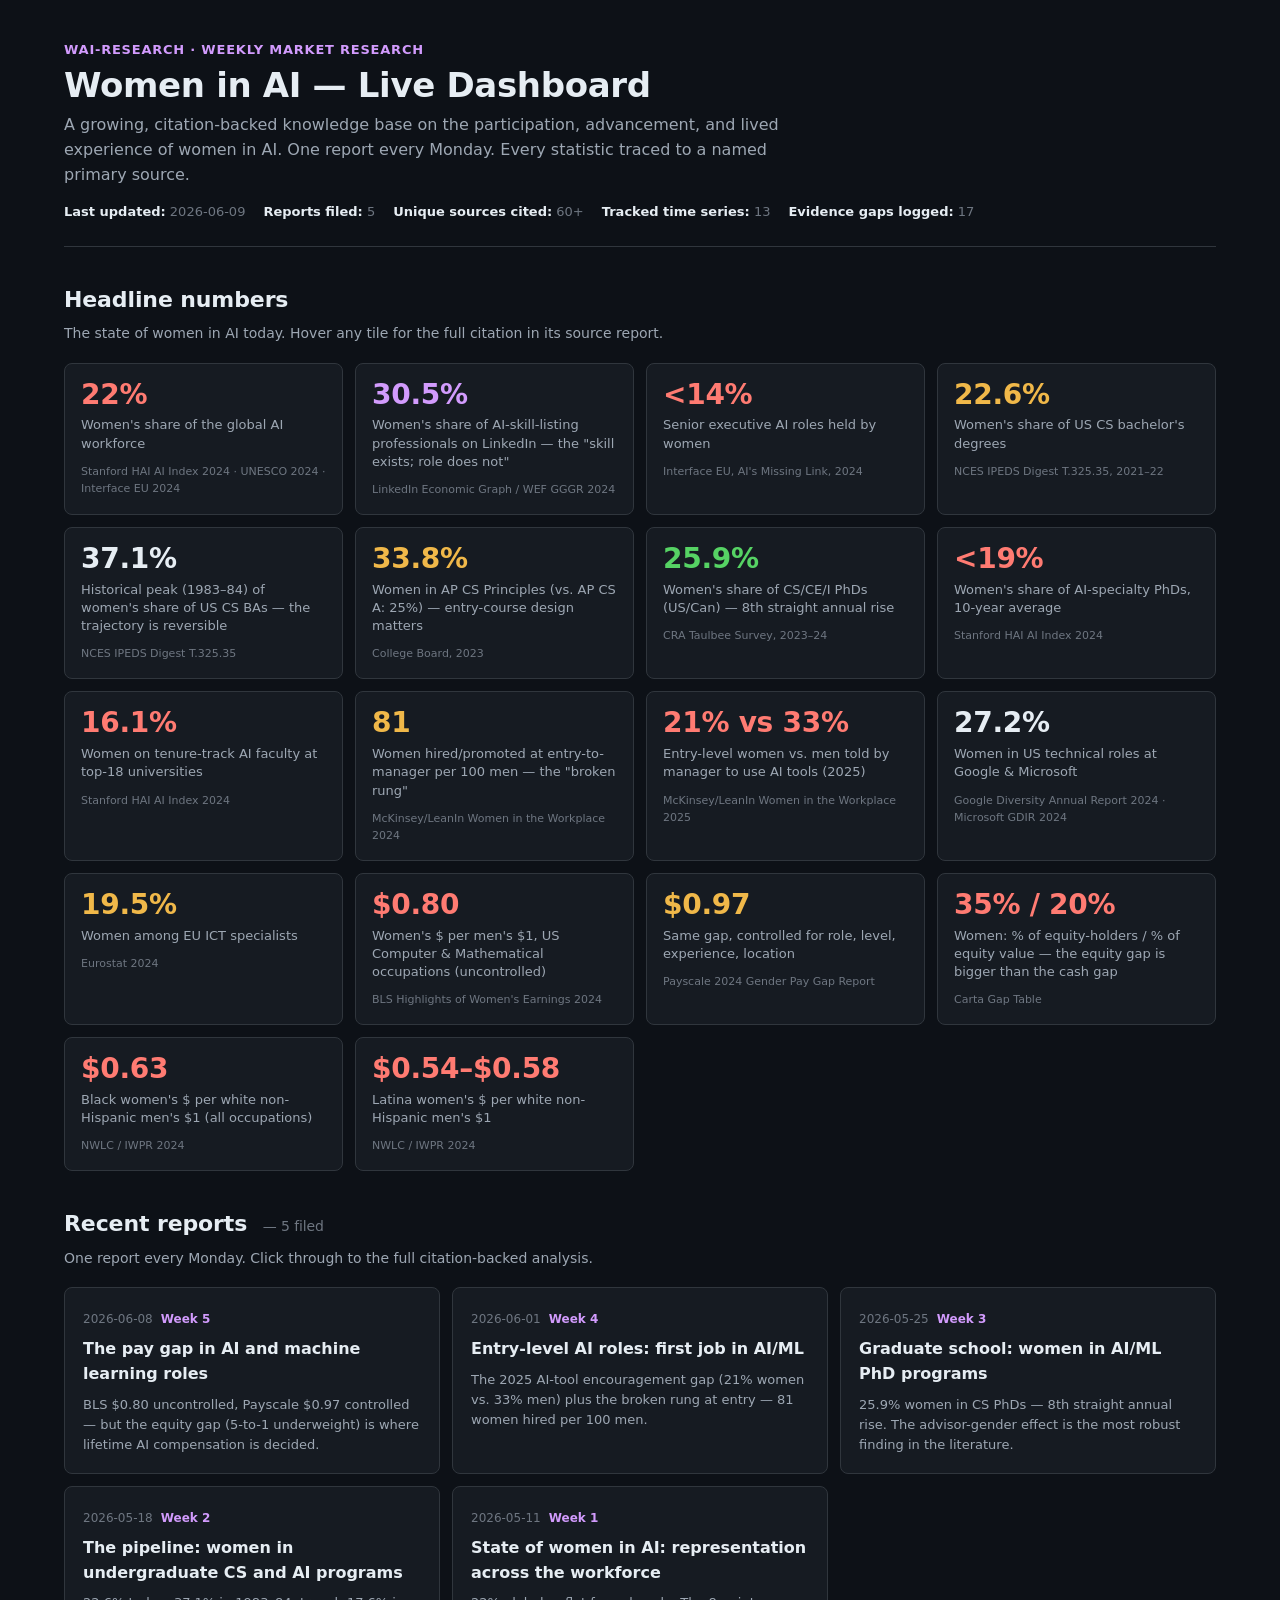
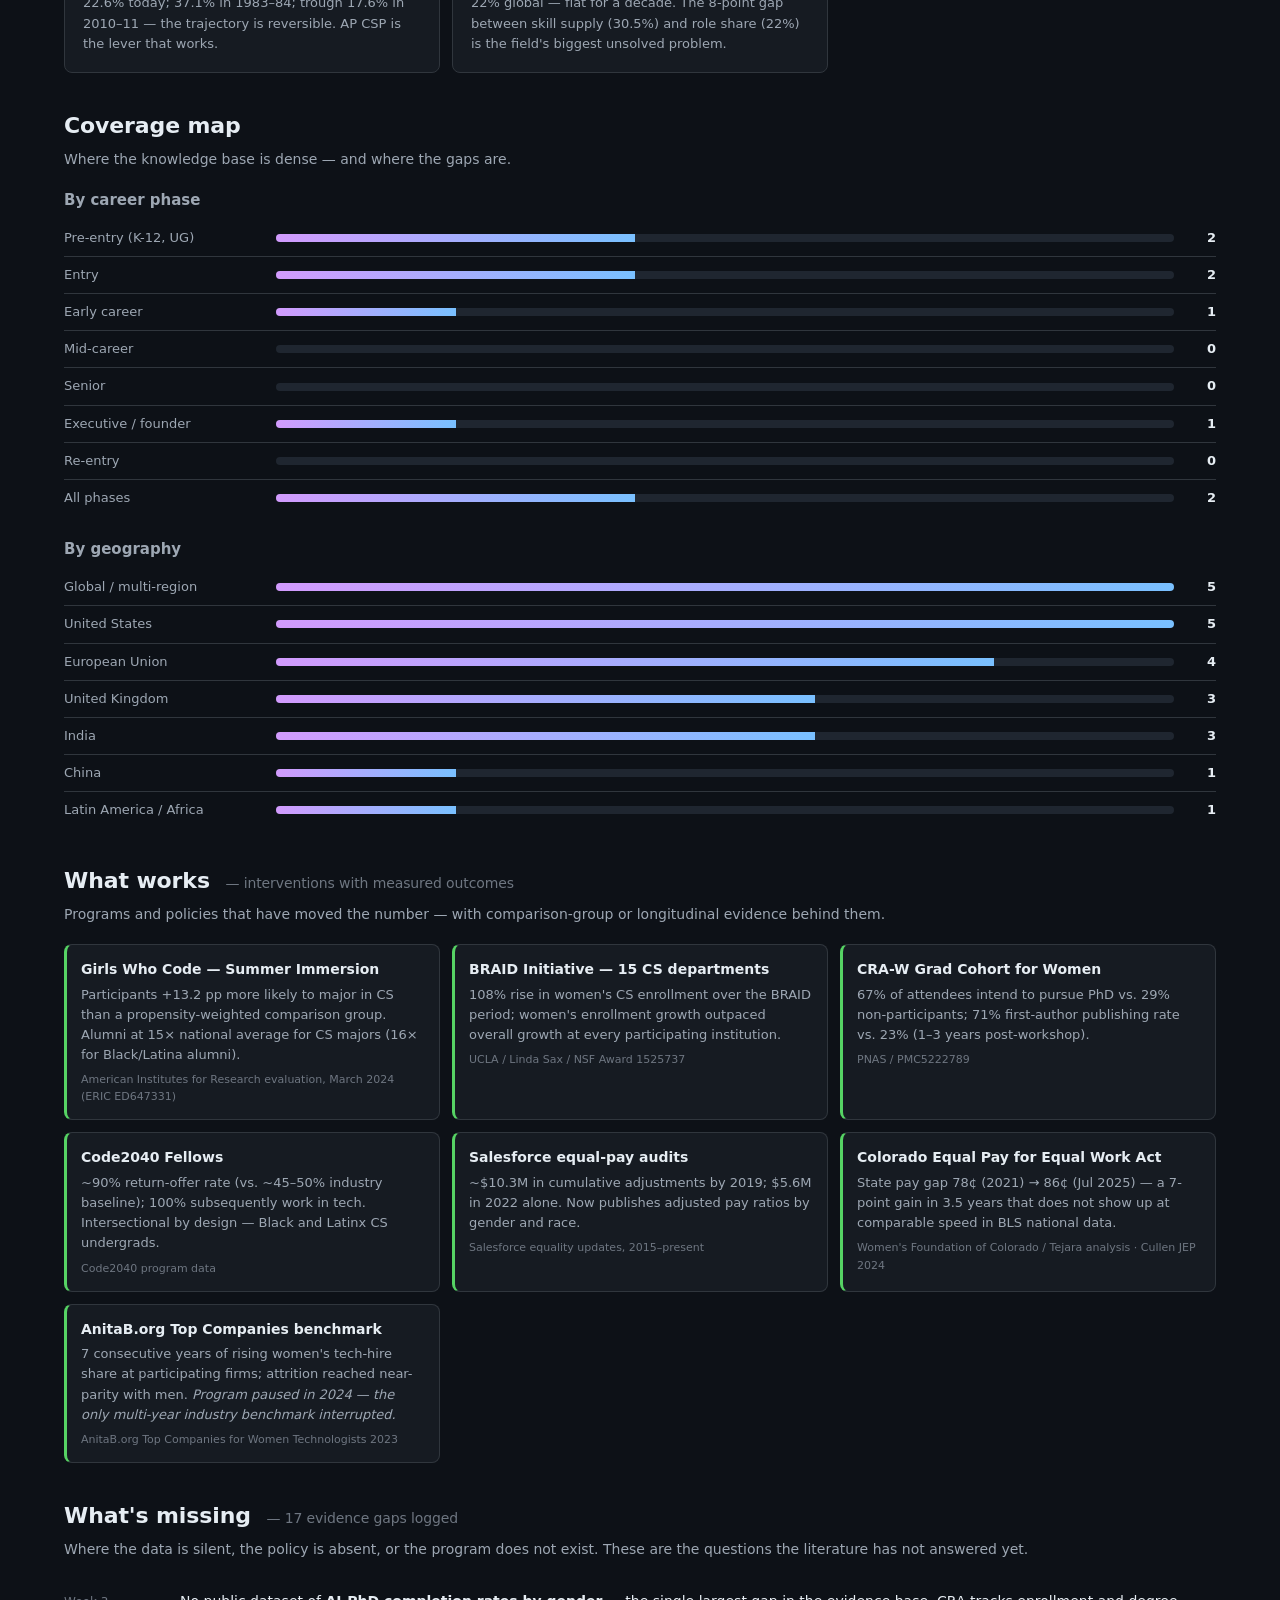
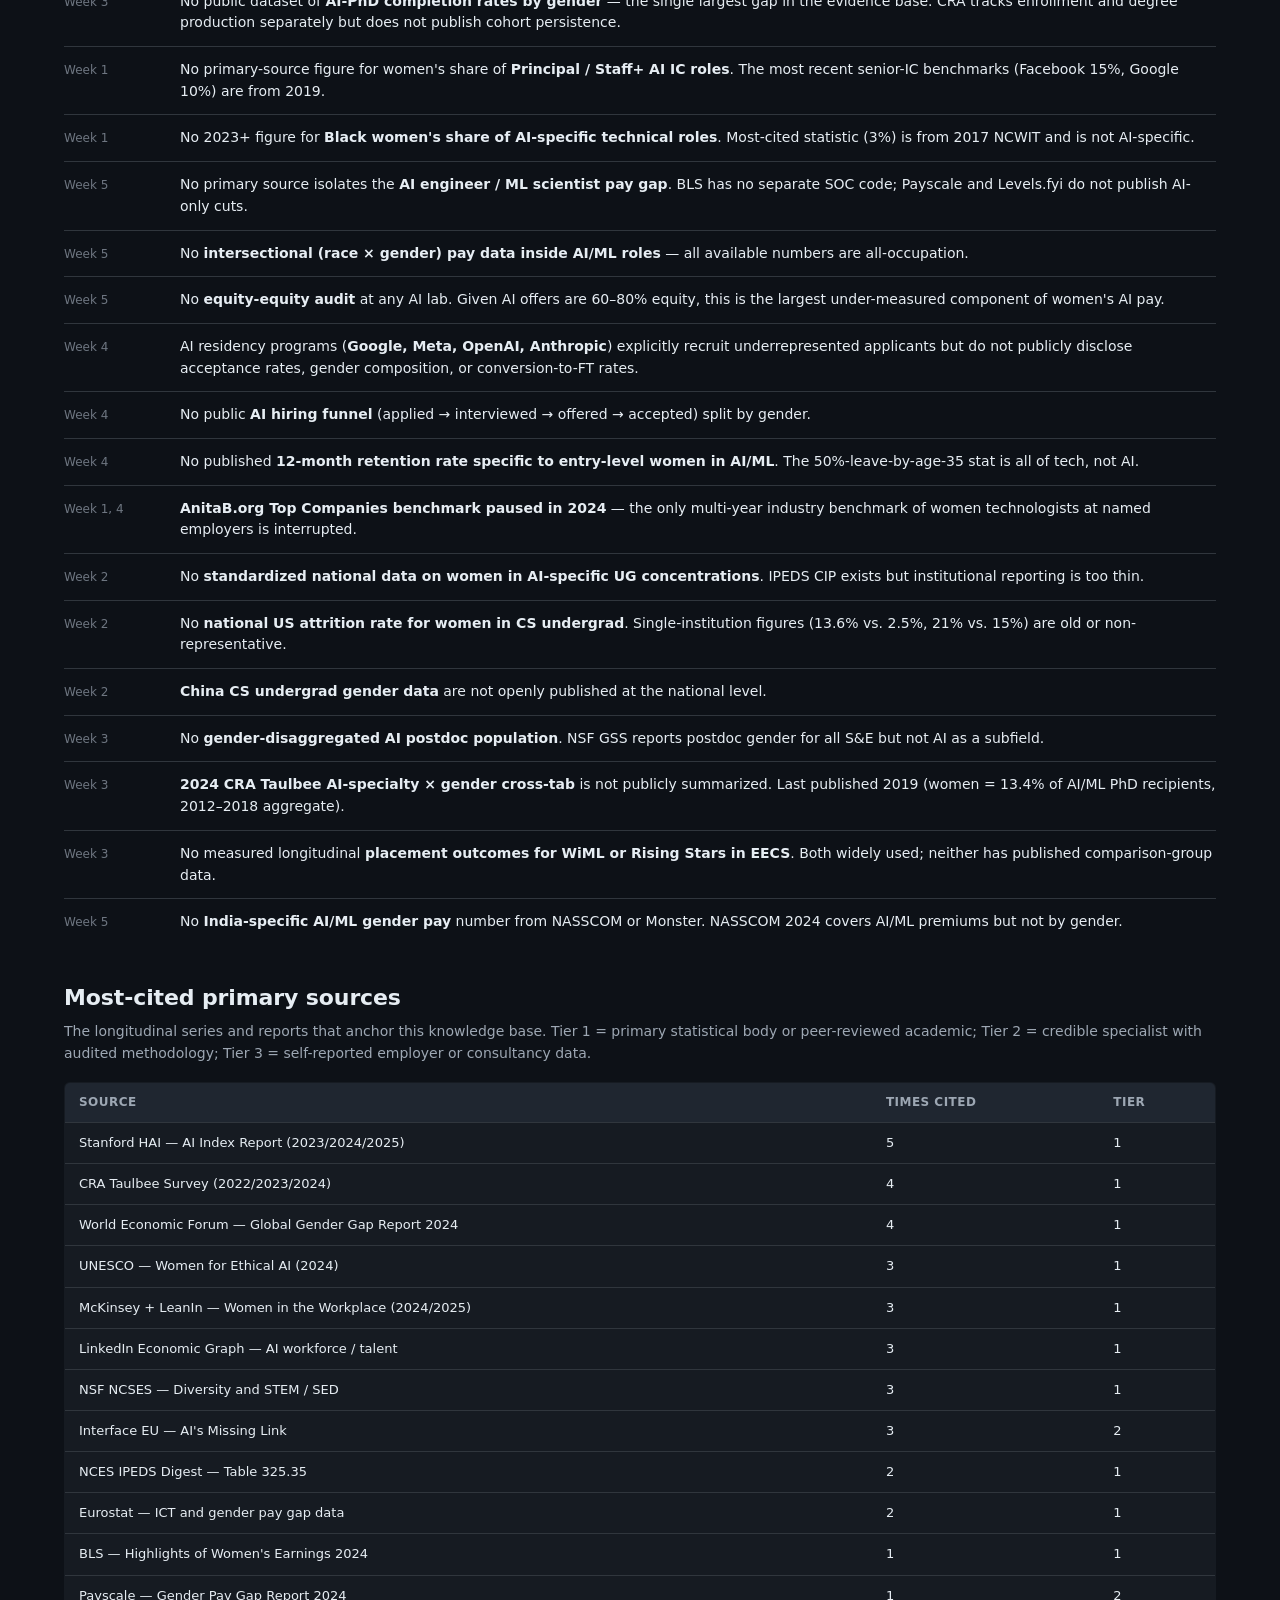
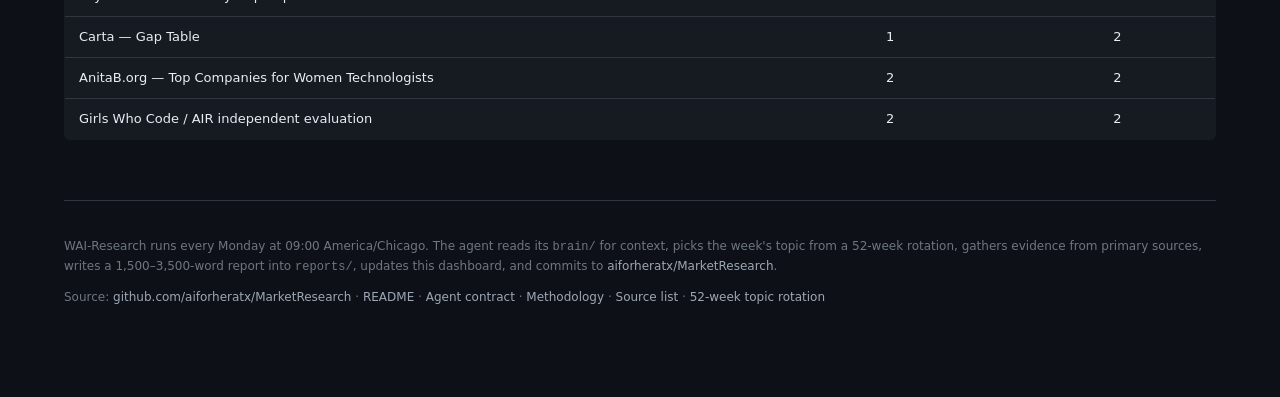
==== docs/index.html @ 106adfef "Demo run: 5 weekly reports + live HTML dashboard Backfills rotation weeks 1-5 (workforce representat" ====
<!doctype html>
<html lang="en">
<head>
<meta charset="utf-8">
<meta name="viewport" content="width=device-width, initial-scale=1">
<title>WAI-Research — Women in AI Weekly Dashboard</title>
<meta name="description" content="Weekly evidence-based dashboard tracking women's participation, advancement, and pay in AI. Citation-backed statistics from Stanford HAI, WEF, UNESCO, McKinsey, BLS, CRA Taulbee, and other Tier 1 sources.">
<style>
  :root {
    --bg: #0d1117;
    --bg-2: #161b22;
    --bg-3: #1f2630;
    --fg: #e6edf3;
    --fg-muted: #9da7b3;
    --fg-dim: #6e7681;
    --accent: #d29bfd;
    --accent-2: #79c0ff;
    --good: #56d364;
    --warn: #f0b849;
    --bad: #ff7b72;
    --border: #30363d;
    --link: #79c0ff;
  }
  * { box-sizing: border-box; }
  html, body { margin: 0; padding: 0; background: var(--bg); color: var(--fg); font-family: -apple-system, BlinkMacSystemFont, "SF Pro Text", "Segoe UI", system-ui, sans-serif; line-height: 1.55; -webkit-font-smoothing: antialiased; }
  a { color: var(--link); text-decoration: none; }
  a:hover { text-decoration: underline; }
  .container { max-width: 1200px; margin: 0 auto; padding: 32px 24px 80px; }
  header { padding: 8px 0 24px; border-bottom: 1px solid var(--border); margin-bottom: 28px; }
  .eyebrow { color: var(--accent); font-size: 13px; letter-spacing: 0.06em; text-transform: uppercase; font-weight: 600; }
  h1 { font-size: 34px; line-height: 1.15; margin: 6px 0 8px; font-weight: 700; letter-spacing: -0.01em; }
  .subtitle { color: var(--fg-muted); font-size: 16px; max-width: 760px; margin: 0; }
  .meta { color: var(--fg-dim); font-size: 13px; margin-top: 14px; display: flex; gap: 18px; flex-wrap: wrap; }
  .meta b { color: var(--fg); font-weight: 600; }
  section { margin: 36px 0; }
  h2 { font-size: 22px; font-weight: 600; margin: 0 0 6px; letter-spacing: -0.005em; }
  h2 .count { color: var(--fg-dim); font-size: 14px; font-weight: 400; margin-left: 8px; }
  .section-sub { color: var(--fg-muted); font-size: 14px; margin: 0 0 18px; }
  /* Stat grid */
  .stat-grid { display: grid; grid-template-columns: repeat(auto-fill, minmax(240px, 1fr)); gap: 12px; }
  .stat { background: var(--bg-2); border: 1px solid var(--border); border-radius: 8px; padding: 16px; transition: border-color 0.15s ease, transform 0.15s ease; }
  .stat:hover { border-color: var(--accent); }
  .stat .value { font-size: 28px; font-weight: 700; color: var(--fg); line-height: 1.1; letter-spacing: -0.01em; }
  .stat .label { color: var(--fg-muted); font-size: 13px; margin-top: 6px; line-height: 1.4; }
  .stat .src { color: var(--fg-dim); font-size: 11px; margin-top: 10px; }
  .stat .src a { color: var(--fg-dim); }
  .stat.bad .value { color: var(--bad); }
  .stat.warn .value { color: var(--warn); }
  .stat.good .value { color: var(--good); }
  .stat.accent .value { color: var(--accent); }
  /* Reports list */
  .reports { display: grid; grid-template-columns: repeat(auto-fill, minmax(320px, 1fr)); gap: 12px; }
  .report-card { background: var(--bg-2); border: 1px solid var(--border); border-radius: 8px; padding: 18px; }
  .report-card:hover { border-color: var(--accent-2); }
  .report-card .date { color: var(--fg-dim); font-size: 12px; }
  .report-card .week { color: var(--accent); font-size: 12px; font-weight: 600; margin-left: 8px; }
  .report-card h3 { margin: 6px 0 8px; font-size: 16px; font-weight: 600; }
  .report-card h3 a { color: var(--fg); }
  .report-card .one-liner { color: var(--fg-muted); font-size: 13px; margin: 0; }
  /* Tables */
  table { width: 100%; border-collapse: collapse; background: var(--bg-2); border: 1px solid var(--border); border-radius: 6px; overflow: hidden; }
  th, td { padding: 10px 14px; text-align: left; border-bottom: 1px solid var(--border); font-size: 13px; }
  th { background: var(--bg-3); font-weight: 600; color: var(--fg-muted); font-size: 12px; text-transform: uppercase; letter-spacing: 0.04em; }
  tr:last-child td { border-bottom: none; }
  /* Coverage bars */
  .coverage-row { display: grid; grid-template-columns: 200px 1fr 30px; gap: 12px; align-items: center; padding: 8px 0; border-bottom: 1px solid var(--border); }
  .coverage-row:last-child { border-bottom: none; }
  .coverage-label { color: var(--fg-muted); font-size: 13px; }
  .coverage-bar { height: 8px; background: var(--bg-3); border-radius: 4px; overflow: hidden; }
  .coverage-fill { height: 100%; background: linear-gradient(90deg, var(--accent), var(--accent-2)); }
  .coverage-count { text-align: right; color: var(--fg); font-size: 13px; font-weight: 600; }
  /* Gap list */
  .gap-list { list-style: none; padding: 0; margin: 0; }
  .gap-list li { padding: 12px 0; border-bottom: 1px solid var(--border); display: grid; grid-template-columns: 100px 1fr; gap: 16px; }
  .gap-list li:last-child { border-bottom: none; }
  .gap-list .where { color: var(--fg-dim); font-size: 12px; padding-top: 2px; }
  .gap-list .what { color: var(--fg); font-size: 14px; }
  /* Wins list */
  .wins { display: grid; grid-template-columns: repeat(auto-fit, minmax(280px, 1fr)); gap: 12px; }
  .win { background: var(--bg-2); border: 1px solid var(--border); border-radius: 8px; padding: 14px; border-left: 3px solid var(--good); }
  .win .name { font-weight: 600; font-size: 14px; margin-bottom: 4px; }
  .win .outcome { color: var(--fg-muted); font-size: 13px; }
  .win .src { color: var(--fg-dim); font-size: 11px; margin-top: 6px; }
  /* Footer */
  footer { margin-top: 60px; padding-top: 24px; border-top: 1px solid var(--border); color: var(--fg-dim); font-size: 12px; }
  footer a { color: var(--fg-muted); }
  .tag { display: inline-block; background: var(--bg-3); color: var(--fg-muted); border-radius: 999px; padding: 2px 8px; font-size: 11px; margin-right: 4px; }
  @media (max-width: 600px) {
    h1 { font-size: 26px; }
    .container { padding: 20px 16px 60px; }
    .stat .value { font-size: 24px; }
    .coverage-row { grid-template-columns: 120px 1fr 30px; }
  }
</style>
</head>
<body>
<div class="container">

<header>
  <div class="eyebrow">WAI-Research · Weekly market research</div>
  <h1>Women in AI — Live Dashboard</h1>
  <p class="subtitle">A growing, citation-backed knowledge base on the participation, advancement, and lived experience of women in AI. One report every Monday. Every statistic traced to a named primary source.</p>
  <div class="meta">
    <span><b>Last updated:</b> 2026-06-09</span>
    <span><b>Reports filed:</b> 5</span>
    <span><b>Unique sources cited:</b> 60+</span>
    <span><b>Tracked time series:</b> 13</span>
    <span><b>Evidence gaps logged:</b> 17</span>
  </div>
</header>

<section>
  <h2>Headline numbers</h2>
  <p class="section-sub">The state of women in AI today. Hover any tile for the full citation in its source report.</p>
  <div class="stat-grid">

    <div class="stat bad">
      <div class="value">22%</div>
      <div class="label">Women's share of the global AI workforce</div>
      <div class="src">Stanford HAI AI Index 2024 · UNESCO 2024 · Interface EU 2024</div>
    </div>

    <div class="stat accent">
      <div class="value">30.5%</div>
      <div class="label">Women's share of AI-skill-listing professionals on LinkedIn — the "skill exists; role does not"</div>
      <div class="src">LinkedIn Economic Graph / WEF GGGR 2024</div>
    </div>

    <div class="stat bad">
      <div class="value">&lt;14%</div>
      <div class="label">Senior executive AI roles held by women</div>
      <div class="src">Interface EU, AI's Missing Link, 2024</div>
    </div>

    <div class="stat warn">
      <div class="value">22.6%</div>
      <div class="label">Women's share of US CS bachelor's degrees</div>
      <div class="src">NCES IPEDS Digest T.325.35, 2021–22</div>
    </div>

    <div class="stat">
      <div class="value">37.1%</div>
      <div class="label">Historical peak (1983–84) of women's share of US CS BAs — the trajectory is reversible</div>
      <div class="src">NCES IPEDS Digest T.325.35</div>
    </div>

    <div class="stat warn">
      <div class="value">33.8%</div>
      <div class="label">Women in AP CS Principles (vs. AP CS A: 25%) — entry-course design matters</div>
      <div class="src">College Board, 2023</div>
    </div>

    <div class="stat good">
      <div class="value">25.9%</div>
      <div class="label">Women's share of CS/CE/I PhDs (US/Can) — 8th straight annual rise</div>
      <div class="src">CRA Taulbee Survey, 2023–24</div>
    </div>

    <div class="stat bad">
      <div class="value">&lt;19%</div>
      <div class="label">Women's share of AI-specialty PhDs, 10-year average</div>
      <div class="src">Stanford HAI AI Index 2024</div>
    </div>

    <div class="stat bad">
      <div class="value">16.1%</div>
      <div class="label">Women on tenure-track AI faculty at top-18 universities</div>
      <div class="src">Stanford HAI AI Index 2024</div>
    </div>

    <div class="stat warn">
      <div class="value">81</div>
      <div class="label">Women hired/promoted at entry-to-manager per 100 men — the "broken rung"</div>
      <div class="src">McKinsey/LeanIn Women in the Workplace 2024</div>
    </div>

    <div class="stat bad">
      <div class="value">21% vs 33%</div>
      <div class="label">Entry-level women vs. men told by manager to use AI tools (2025)</div>
      <div class="src">McKinsey/LeanIn Women in the Workplace 2025</div>
    </div>

    <div class="stat">
      <div class="value">27.2%</div>
      <div class="label">Women in US technical roles at Google &amp; Microsoft</div>
      <div class="src">Google Diversity Annual Report 2024 · Microsoft GDIR 2024</div>
    </div>

    <div class="stat warn">
      <div class="value">19.5%</div>
      <div class="label">Women among EU ICT specialists</div>
      <div class="src">Eurostat 2024</div>
    </div>

    <div class="stat bad">
      <div class="value">$0.80</div>
      <div class="label">Women's $ per men's $1, US Computer &amp; Mathematical occupations (uncontrolled)</div>
      <div class="src">BLS Highlights of Women's Earnings 2024</div>
    </div>

    <div class="stat warn">
      <div class="value">$0.97</div>
      <div class="label">Same gap, controlled for role, level, experience, location</div>
      <div class="src">Payscale 2024 Gender Pay Gap Report</div>
    </div>

    <div class="stat bad">
      <div class="value">35% / 20%</div>
      <div class="label">Women: % of equity-holders / % of equity value — the equity gap is bigger than the cash gap</div>
      <div class="src">Carta Gap Table</div>
    </div>

    <div class="stat bad">
      <div class="value">$0.63</div>
      <div class="label">Black women's $ per white non-Hispanic men's $1 (all occupations)</div>
      <div class="src">NWLC / IWPR 2024</div>
    </div>

    <div class="stat bad">
      <div class="value">$0.54–$0.58</div>
      <div class="label">Latina women's $ per white non-Hispanic men's $1</div>
      <div class="src">NWLC / IWPR 2024</div>
    </div>

  </div>
</section>

<section>
  <h2>Recent reports <span class="count">— 5 filed</span></h2>
  <p class="section-sub">One report every Monday. Click through to the full citation-backed analysis.</p>
  <div class="reports">

    <div class="report-card">
      <div><span class="date">2026-06-08</span><span class="week">Week 5</span></div>
      <h3><a href="../reports/2026-06-08_pay-gap.md">The pay gap in AI and machine learning roles</a></h3>
      <p class="one-liner">BLS $0.80 uncontrolled, Payscale $0.97 controlled — but the equity gap (5-to-1 underweight) is where lifetime AI compensation is decided.</p>
    </div>

    <div class="report-card">
      <div><span class="date">2026-06-01</span><span class="week">Week 4</span></div>
      <h3><a href="../reports/2026-06-01_entry-level-roles.md">Entry-level AI roles: first job in AI/ML</a></h3>
      <p class="one-liner">The 2025 AI-tool encouragement gap (21% women vs. 33% men) plus the broken rung at entry — 81 women hired per 100 men.</p>
    </div>

    <div class="report-card">
      <div><span class="date">2026-05-25</span><span class="week">Week 3</span></div>
      <h3><a href="../reports/2026-05-25_phd-programs.md">Graduate school: women in AI/ML PhD programs</a></h3>
      <p class="one-liner">25.9% women in CS PhDs — 8th straight annual rise. The advisor-gender effect is the most robust finding in the literature.</p>
    </div>

    <div class="report-card">
      <div><span class="date">2026-05-18</span><span class="week">Week 2</span></div>
      <h3><a href="../reports/2026-05-18_undergraduate-pipeline.md">The pipeline: women in undergraduate CS and AI programs</a></h3>
      <p class="one-liner">22.6% today; 37.1% in 1983–84; trough 17.6% in 2010–11 — the trajectory is reversible. AP CSP is the lever that works.</p>
    </div>

    <div class="report-card">
      <div><span class="date">2026-05-11</span><span class="week">Week 1</span></div>
      <h3><a href="../reports/2026-05-11_workforce-representation.md">State of women in AI: representation across the workforce</a></h3>
      <p class="one-liner">22% global — flat for a decade. The 8-point gap between skill supply (30.5%) and role share (22%) is the field's biggest unsolved problem.</p>
    </div>

  </div>
</section>

<section>
  <h2>Coverage map</h2>
  <p class="section-sub">Where the knowledge base is dense — and where the gaps are.</p>

  <h3 style="font-size:15px;color:var(--fg-muted);margin:18px 0 8px;font-weight:600;">By career phase</h3>
  <div>
    <div class="coverage-row"><div class="coverage-label">Pre-entry (K-12, UG)</div><div class="coverage-bar"><div class="coverage-fill" style="width:40%"></div></div><div class="coverage-count">2</div></div>
    <div class="coverage-row"><div class="coverage-label">Entry</div><div class="coverage-bar"><div class="coverage-fill" style="width:40%"></div></div><div class="coverage-count">2</div></div>
    <div class="coverage-row"><div class="coverage-label">Early career</div><div class="coverage-bar"><div class="coverage-fill" style="width:20%"></div></div><div class="coverage-count">1</div></div>
    <div class="coverage-row"><div class="coverage-label">Mid-career</div><div class="coverage-bar"><div class="coverage-fill" style="width:0%"></div></div><div class="coverage-count">0</div></div>
    <div class="coverage-row"><div class="coverage-label">Senior</div><div class="coverage-bar"><div class="coverage-fill" style="width:0%"></div></div><div class="coverage-count">0</div></div>
    <div class="coverage-row"><div class="coverage-label">Executive / founder</div><div class="coverage-bar"><div class="coverage-fill" style="width:20%"></div></div><div class="coverage-count">1</div></div>
    <div class="coverage-row"><div class="coverage-label">Re-entry</div><div class="coverage-bar"><div class="coverage-fill" style="width:0%"></div></div><div class="coverage-count">0</div></div>
    <div class="coverage-row"><div class="coverage-label">All phases</div><div class="coverage-bar"><div class="coverage-fill" style="width:40%"></div></div><div class="coverage-count">2</div></div>
  </div>

  <h3 style="font-size:15px;color:var(--fg-muted);margin:22px 0 8px;font-weight:600;">By geography</h3>
  <div>
    <div class="coverage-row"><div class="coverage-label">Global / multi-region</div><div class="coverage-bar"><div class="coverage-fill" style="width:100%"></div></div><div class="coverage-count">5</div></div>
    <div class="coverage-row"><div class="coverage-label">United States</div><div class="coverage-bar"><div class="coverage-fill" style="width:100%"></div></div><div class="coverage-count">5</div></div>
    <div class="coverage-row"><div class="coverage-label">European Union</div><div class="coverage-bar"><div class="coverage-fill" style="width:80%"></div></div><div class="coverage-count">4</div></div>
    <div class="coverage-row"><div class="coverage-label">United Kingdom</div><div class="coverage-bar"><div class="coverage-fill" style="width:60%"></div></div><div class="coverage-count">3</div></div>
    <div class="coverage-row"><div class="coverage-label">India</div><div class="coverage-bar"><div class="coverage-fill" style="width:60%"></div></div><div class="coverage-count">3</div></div>
    <div class="coverage-row"><div class="coverage-label">China</div><div class="coverage-bar"><div class="coverage-fill" style="width:20%"></div></div><div class="coverage-count">1</div></div>
    <div class="coverage-row"><div class="coverage-label">Latin America / Africa</div><div class="coverage-bar"><div class="coverage-fill" style="width:20%"></div></div><div class="coverage-count">1</div></div>
  </div>
</section>

<section>
  <h2>What works <span class="count">— interventions with measured outcomes</span></h2>
  <p class="section-sub">Programs and policies that have moved the number — with comparison-group or longitudinal evidence behind them.</p>
  <div class="wins">

    <div class="win">
      <div class="name">Girls Who Code — Summer Immersion</div>
      <div class="outcome">Participants +13.2 pp more likely to major in CS than a propensity-weighted comparison group. Alumni at 15× national average for CS majors (16× for Black/Latina alumni).</div>
      <div class="src">American Institutes for Research evaluation, March 2024 (ERIC ED647331)</div>
    </div>

    <div class="win">
      <div class="name">BRAID Initiative — 15 CS departments</div>
      <div class="outcome">108% rise in women's CS enrollment over the BRAID period; women's enrollment growth outpaced overall growth at every participating institution.</div>
      <div class="src">UCLA / Linda Sax / NSF Award 1525737</div>
    </div>

    <div class="win">
      <div class="name">CRA-W Grad Cohort for Women</div>
      <div class="outcome">67% of attendees intend to pursue PhD vs. 29% non-participants; 71% first-author publishing rate vs. 23% (1–3 years post-workshop).</div>
      <div class="src">PNAS / PMC5222789</div>
    </div>

    <div class="win">
      <div class="name">Code2040 Fellows</div>
      <div class="outcome">~90% return-offer rate (vs. ~45–50% industry baseline); 100% subsequently work in tech. Intersectional by design — Black and Latinx CS undergrads.</div>
      <div class="src">Code2040 program data</div>
    </div>

    <div class="win">
      <div class="name">Salesforce equal-pay audits</div>
      <div class="outcome">~$10.3M in cumulative adjustments by 2019; $5.6M in 2022 alone. Now publishes adjusted pay ratios by gender and race.</div>
      <div class="src">Salesforce equality updates, 2015–present</div>
    </div>

    <div class="win">
      <div class="name">Colorado Equal Pay for Equal Work Act</div>
      <div class="outcome">State pay gap 78¢ (2021) → 86¢ (Jul 2025) — a 7-point gain in 3.5 years that does not show up at comparable speed in BLS national data.</div>
      <div class="src">Women's Foundation of Colorado / Tejara analysis · Cullen JEP 2024</div>
    </div>

    <div class="win">
      <div class="name">AnitaB.org Top Companies benchmark</div>
      <div class="outcome">7 consecutive years of rising women's tech-hire share at participating firms; attrition reached near-parity with men. <em>Program paused in 2024 — the only multi-year industry benchmark interrupted.</em></div>
      <div class="src">AnitaB.org Top Companies for Women Technologists 2023</div>
    </div>

  </div>
</section>

<section>
  <h2>What's missing <span class="count">— 17 evidence gaps logged</span></h2>
  <p class="section-sub">Where the data is silent, the policy is absent, or the program does not exist. These are the questions the literature has not answered yet.</p>
  <ul class="gap-list">
    <li><span class="where">Week 3</span><span class="what">No public dataset of <b>AI-PhD completion rates by gender</b> — the single largest gap in the evidence base. CRA tracks enrollment and degree production separately but does not publish cohort persistence.</span></li>
    <li><span class="where">Week 1</span><span class="what">No primary-source figure for women's share of <b>Principal / Staff+ AI IC roles</b>. The most recent senior-IC benchmarks (Facebook 15%, Google 10%) are from 2019.</span></li>
    <li><span class="where">Week 1</span><span class="what">No 2023+ figure for <b>Black women's share of AI-specific technical roles</b>. Most-cited statistic (3%) is from 2017 NCWIT and is not AI-specific.</span></li>
    <li><span class="where">Week 5</span><span class="what">No primary source isolates the <b>AI engineer / ML scientist pay gap</b>. BLS has no separate SOC code; Payscale and Levels.fyi do not publish AI-only cuts.</span></li>
    <li><span class="where">Week 5</span><span class="what">No <b>intersectional (race × gender) pay data inside AI/ML roles</b> — all available numbers are all-occupation.</span></li>
    <li><span class="where">Week 5</span><span class="what">No <b>equity-equity audit</b> at any AI lab. Given AI offers are 60–80% equity, this is the largest under-measured component of women's AI pay.</span></li>
    <li><span class="where">Week 4</span><span class="what">AI residency programs (<b>Google, Meta, OpenAI, Anthropic</b>) explicitly recruit underrepresented applicants but do not publicly disclose acceptance rates, gender composition, or conversion-to-FT rates.</span></li>
    <li><span class="where">Week 4</span><span class="what">No public <b>AI hiring funnel</b> (applied → interviewed → offered → accepted) split by gender.</span></li>
    <li><span class="where">Week 4</span><span class="what">No published <b>12-month retention rate specific to entry-level women in AI/ML</b>. The 50%-leave-by-age-35 stat is all of tech, not AI.</span></li>
    <li><span class="where">Week 1, 4</span><span class="what"><b>AnitaB.org Top Companies benchmark paused in 2024</b> — the only multi-year industry benchmark of women technologists at named employers is interrupted.</span></li>
    <li><span class="where">Week 2</span><span class="what">No <b>standardized national data on women in AI-specific UG concentrations</b>. IPEDS CIP exists but institutional reporting is too thin.</span></li>
    <li><span class="where">Week 2</span><span class="what">No <b>national US attrition rate for women in CS undergrad</b>. Single-institution figures (13.6% vs. 2.5%, 21% vs. 15%) are old or non-representative.</span></li>
    <li><span class="where">Week 2</span><span class="what"><b>China CS undergrad gender data</b> are not openly published at the national level.</span></li>
    <li><span class="where">Week 3</span><span class="what">No <b>gender-disaggregated AI postdoc population</b>. NSF GSS reports postdoc gender for all S&amp;E but not AI as a subfield.</span></li>
    <li><span class="where">Week 3</span><span class="what"><b>2024 CRA Taulbee AI-specialty × gender cross-tab</b> is not publicly summarized. Last published 2019 (women = 13.4% of AI/ML PhD recipients, 2012–2018 aggregate).</span></li>
    <li><span class="where">Week 3</span><span class="what">No measured longitudinal <b>placement outcomes for WiML or Rising Stars in EECS</b>. Both widely used; neither has published comparison-group data.</span></li>
    <li><span class="where">Week 5</span><span class="what">No <b>India-specific AI/ML gender pay</b> number from NASSCOM or Monster. NASSCOM 2024 covers AI/ML premiums but not by gender.</span></li>
  </ul>
</section>

<section>
  <h2>Most-cited primary sources</h2>
  <p class="section-sub">The longitudinal series and reports that anchor this knowledge base. Tier 1 = primary statistical body or peer-reviewed academic; Tier 2 = credible specialist with audited methodology; Tier 3 = self-reported employer or consultancy data.</p>
  <table>
    <thead>
      <tr><th>Source</th><th>Times cited</th><th>Tier</th></tr>
    </thead>
    <tbody>
      <tr><td>Stanford HAI — AI Index Report (2023/2024/2025)</td><td>5</td><td>1</td></tr>
      <tr><td>CRA Taulbee Survey (2022/2023/2024)</td><td>4</td><td>1</td></tr>
      <tr><td>World Economic Forum — Global Gender Gap Report 2024</td><td>4</td><td>1</td></tr>
      <tr><td>UNESCO — Women for Ethical AI (2024)</td><td>3</td><td>1</td></tr>
      <tr><td>McKinsey + LeanIn — Women in the Workplace (2024/2025)</td><td>3</td><td>1</td></tr>
      <tr><td>LinkedIn Economic Graph — AI workforce / talent</td><td>3</td><td>1</td></tr>
      <tr><td>NSF NCSES — Diversity and STEM / SED</td><td>3</td><td>1</td></tr>
      <tr><td>Interface EU — AI's Missing Link</td><td>3</td><td>2</td></tr>
      <tr><td>NCES IPEDS Digest — Table 325.35</td><td>2</td><td>1</td></tr>
      <tr><td>Eurostat — ICT and gender pay gap data</td><td>2</td><td>1</td></tr>
      <tr><td>BLS — Highlights of Women's Earnings 2024</td><td>1</td><td>1</td></tr>
      <tr><td>Payscale — Gender Pay Gap Report 2024</td><td>1</td><td>2</td></tr>
      <tr><td>Carta — Gap Table</td><td>1</td><td>2</td></tr>
      <tr><td>AnitaB.org — Top Companies for Women Technologists</td><td>2</td><td>2</td></tr>
      <tr><td>Girls Who Code / AIR independent evaluation</td><td>2</td><td>2</td></tr>
    </tbody>
  </table>
</section>

<footer>
  <p>WAI-Research runs every Monday at 09:00 America/Chicago. The agent reads its <code>brain/</code> for context, picks the week's topic from a 52-week rotation, gathers evidence from primary sources, writes a 1,500–3,500-word report into <code>reports/</code>, updates this dashboard, and commits to <a href="https://github.com/aiforheratx/MarketResearch">aiforheratx/MarketResearch</a>.</p>
  <p>Source: <a href="https://github.com/aiforheratx/MarketResearch">github.com/aiforheratx/MarketResearch</a> · <a href="../README.md">README</a> · <a href="../AGENT.md">Agent contract</a> · <a href="../brain/methodology.md">Methodology</a> · <a href="../brain/sources.md">Source list</a> · <a href="../brain/topic_rotation.md">52-week topic rotation</a></p>
</footer>

</div>
</body>
</html>
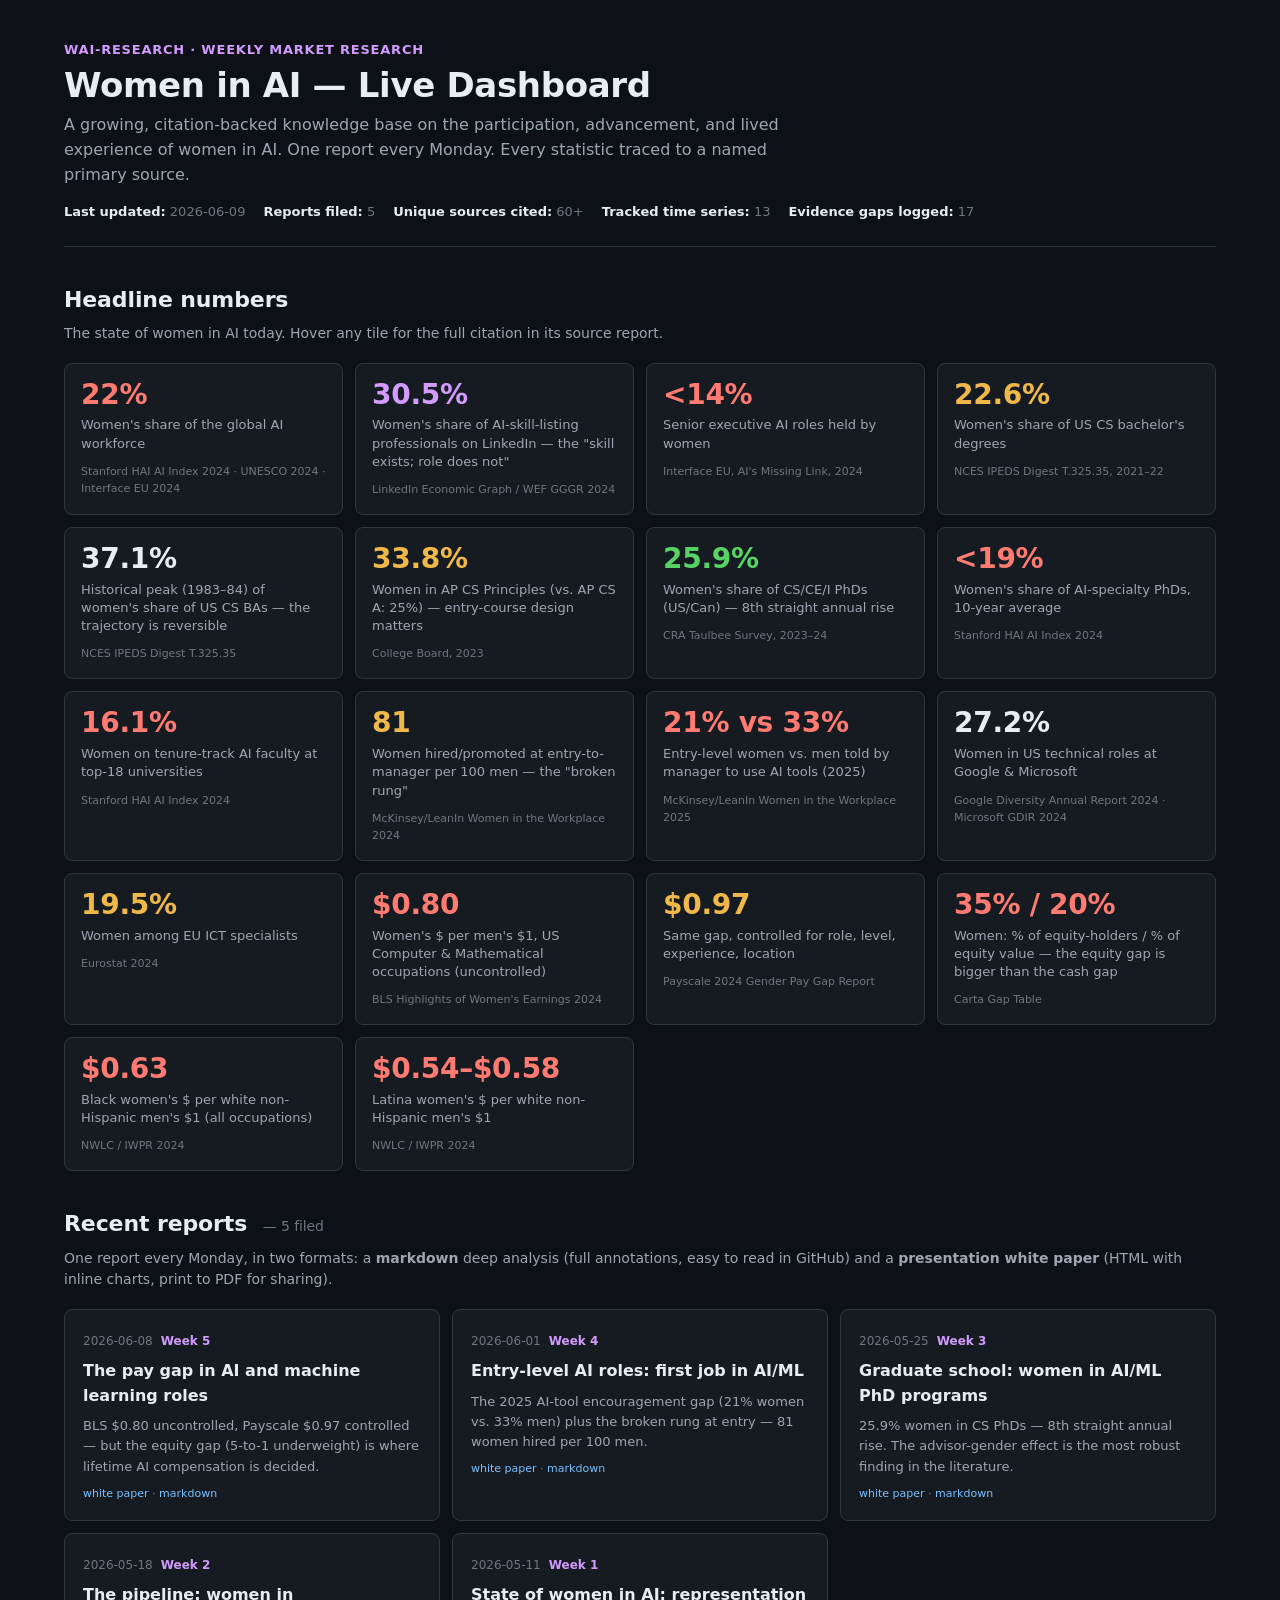
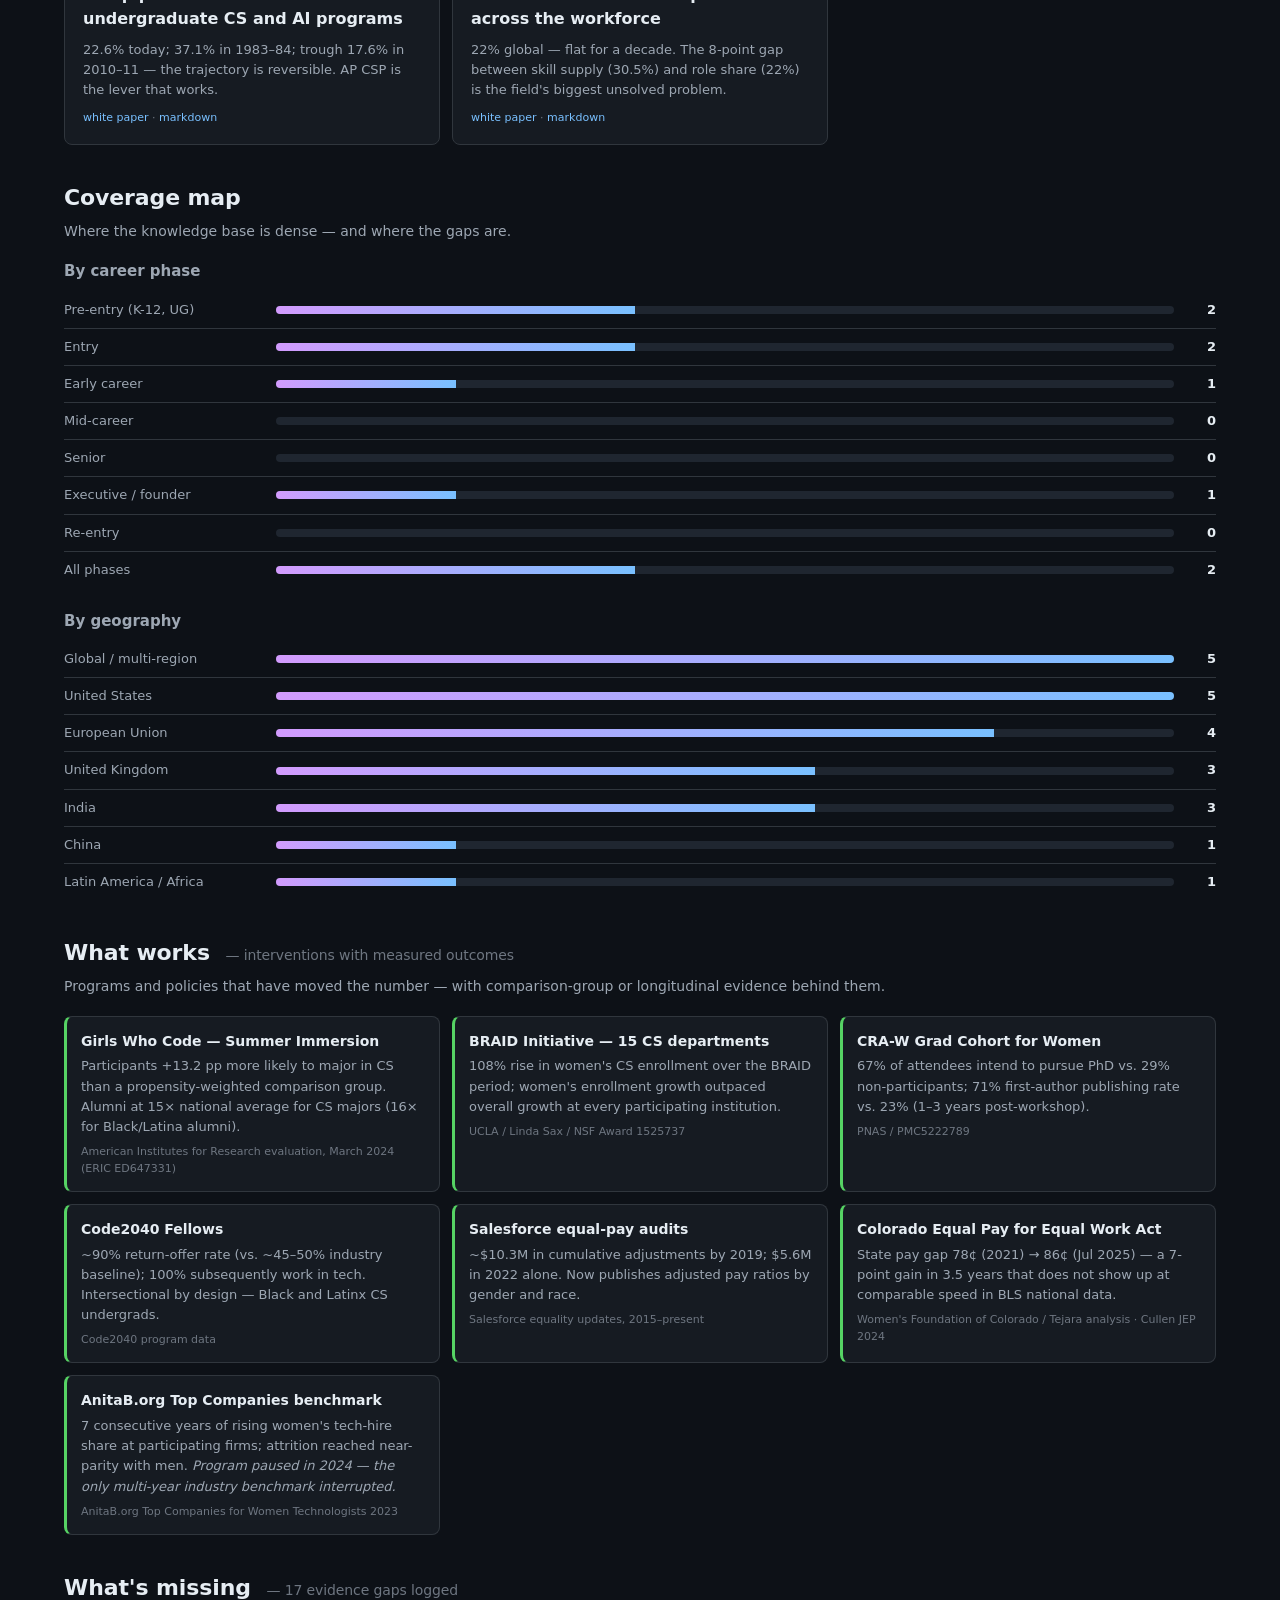
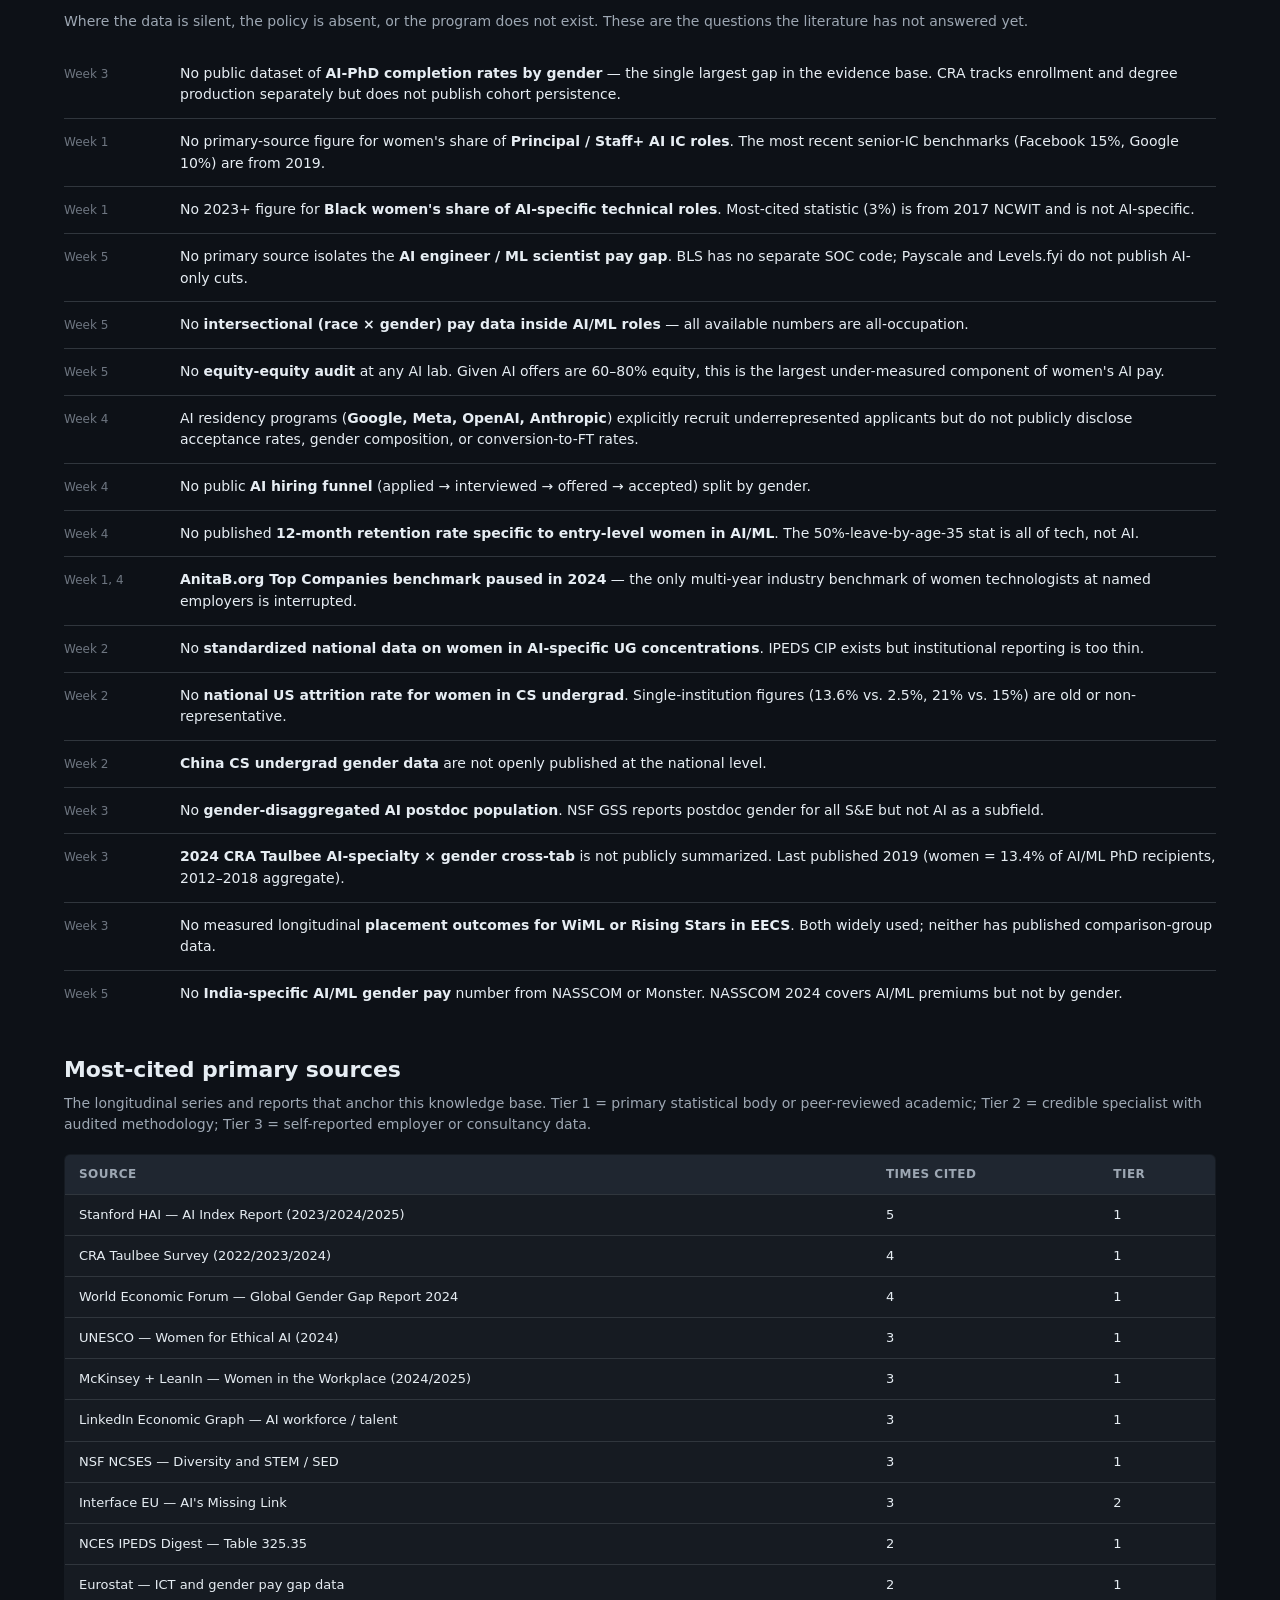
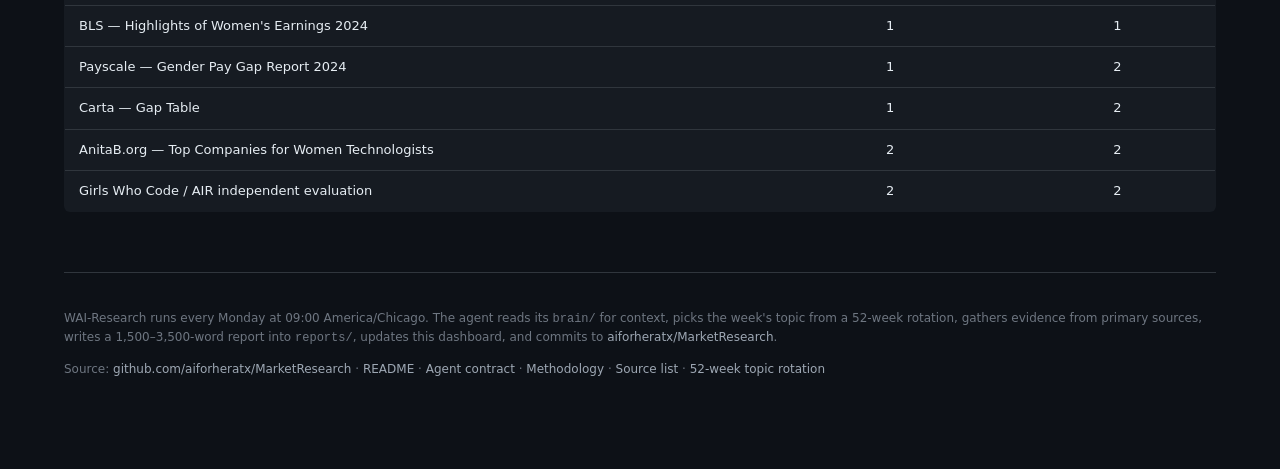
==== commit d70a8280: "Add whitepapers/ — presentation-style HTML reports with inline charts Adds a new whitepapers/ folder" ====
--- a/docs/index.html
+++ b/docs/index.html
@@ -227,37 +227,42 @@
 
 <section>
   <h2>Recent reports <span class="count">— 5 filed</span></h2>
-  <p class="section-sub">One report every Monday. Click through to the full citation-backed analysis.</p>
+  <p class="section-sub">One report every Monday, in two formats: a <b>markdown</b> deep analysis (full annotations, easy to read in GitHub) and a <b>presentation white paper</b> (HTML with inline charts, print to PDF for sharing).</p>
   <div class="reports">
 
     <div class="report-card">
       <div><span class="date">2026-06-08</span><span class="week">Week 5</span></div>
-      <h3><a href="../reports/2026-06-08_pay-gap.md">The pay gap in AI and machine learning roles</a></h3>
+      <h3><a href="../whitepapers/2026-06-08_pay-gap.html">The pay gap in AI and machine learning roles</a></h3>
       <p class="one-liner">BLS $0.80 uncontrolled, Payscale $0.97 controlled — but the equity gap (5-to-1 underweight) is where lifetime AI compensation is decided.</p>
+      <p style="margin:8px 0 0;font-size:11px;color:var(--fg-dim);"><a href="../whitepapers/2026-06-08_pay-gap.html">white paper</a> · <a href="../reports/2026-06-08_pay-gap.md">markdown</a></p>
     </div>
 
     <div class="report-card">
       <div><span class="date">2026-06-01</span><span class="week">Week 4</span></div>
-      <h3><a href="../reports/2026-06-01_entry-level-roles.md">Entry-level AI roles: first job in AI/ML</a></h3>
+      <h3><a href="../whitepapers/2026-06-01_entry-level-roles.html">Entry-level AI roles: first job in AI/ML</a></h3>
       <p class="one-liner">The 2025 AI-tool encouragement gap (21% women vs. 33% men) plus the broken rung at entry — 81 women hired per 100 men.</p>
+      <p style="margin:8px 0 0;font-size:11px;color:var(--fg-dim);"><a href="../whitepapers/2026-06-01_entry-level-roles.html">white paper</a> · <a href="../reports/2026-06-01_entry-level-roles.md">markdown</a></p>
     </div>
 
     <div class="report-card">
       <div><span class="date">2026-05-25</span><span class="week">Week 3</span></div>
-      <h3><a href="../reports/2026-05-25_phd-programs.md">Graduate school: women in AI/ML PhD programs</a></h3>
+      <h3><a href="../whitepapers/2026-05-25_phd-programs.html">Graduate school: women in AI/ML PhD programs</a></h3>
       <p class="one-liner">25.9% women in CS PhDs — 8th straight annual rise. The advisor-gender effect is the most robust finding in the literature.</p>
+      <p style="margin:8px 0 0;font-size:11px;color:var(--fg-dim);"><a href="../whitepapers/2026-05-25_phd-programs.html">white paper</a> · <a href="../reports/2026-05-25_phd-programs.md">markdown</a></p>
     </div>
 
     <div class="report-card">
       <div><span class="date">2026-05-18</span><span class="week">Week 2</span></div>
-      <h3><a href="../reports/2026-05-18_undergraduate-pipeline.md">The pipeline: women in undergraduate CS and AI programs</a></h3>
+      <h3><a href="../whitepapers/2026-05-18_undergraduate-pipeline.html">The pipeline: women in undergraduate CS and AI programs</a></h3>
       <p class="one-liner">22.6% today; 37.1% in 1983–84; trough 17.6% in 2010–11 — the trajectory is reversible. AP CSP is the lever that works.</p>
+      <p style="margin:8px 0 0;font-size:11px;color:var(--fg-dim);"><a href="../whitepapers/2026-05-18_undergraduate-pipeline.html">white paper</a> · <a href="../reports/2026-05-18_undergraduate-pipeline.md">markdown</a></p>
     </div>
 
     <div class="report-card">
       <div><span class="date">2026-05-11</span><span class="week">Week 1</span></div>
-      <h3><a href="../reports/2026-05-11_workforce-representation.md">State of women in AI: representation across the workforce</a></h3>
+      <h3><a href="../whitepapers/2026-05-11_workforce-representation.html">State of women in AI: representation across the workforce</a></h3>
       <p class="one-liner">22% global — flat for a decade. The 8-point gap between skill supply (30.5%) and role share (22%) is the field's biggest unsolved problem.</p>
+      <p style="margin:8px 0 0;font-size:11px;color:var(--fg-dim);"><a href="../whitepapers/2026-05-11_workforce-representation.html">white paper</a> · <a href="../reports/2026-05-11_workforce-representation.md">markdown</a></p>
     </div>
 
   </div>
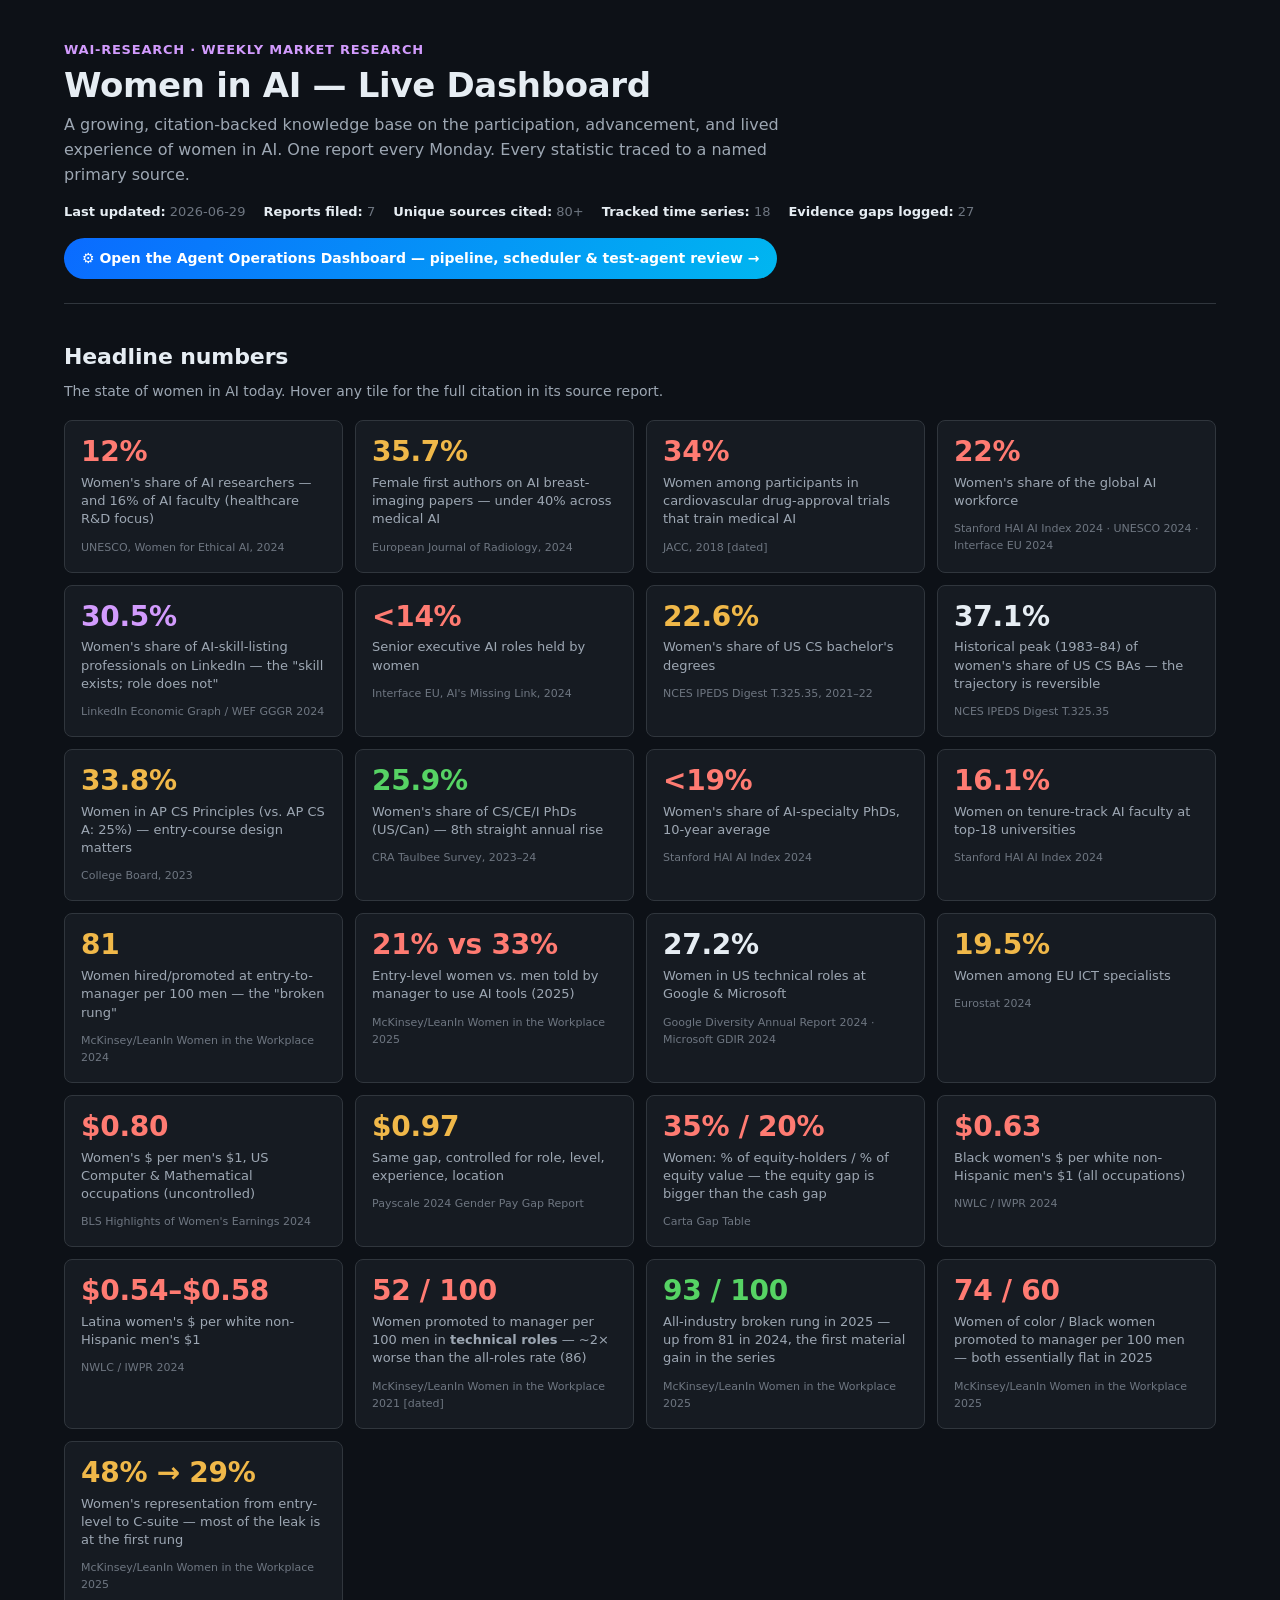
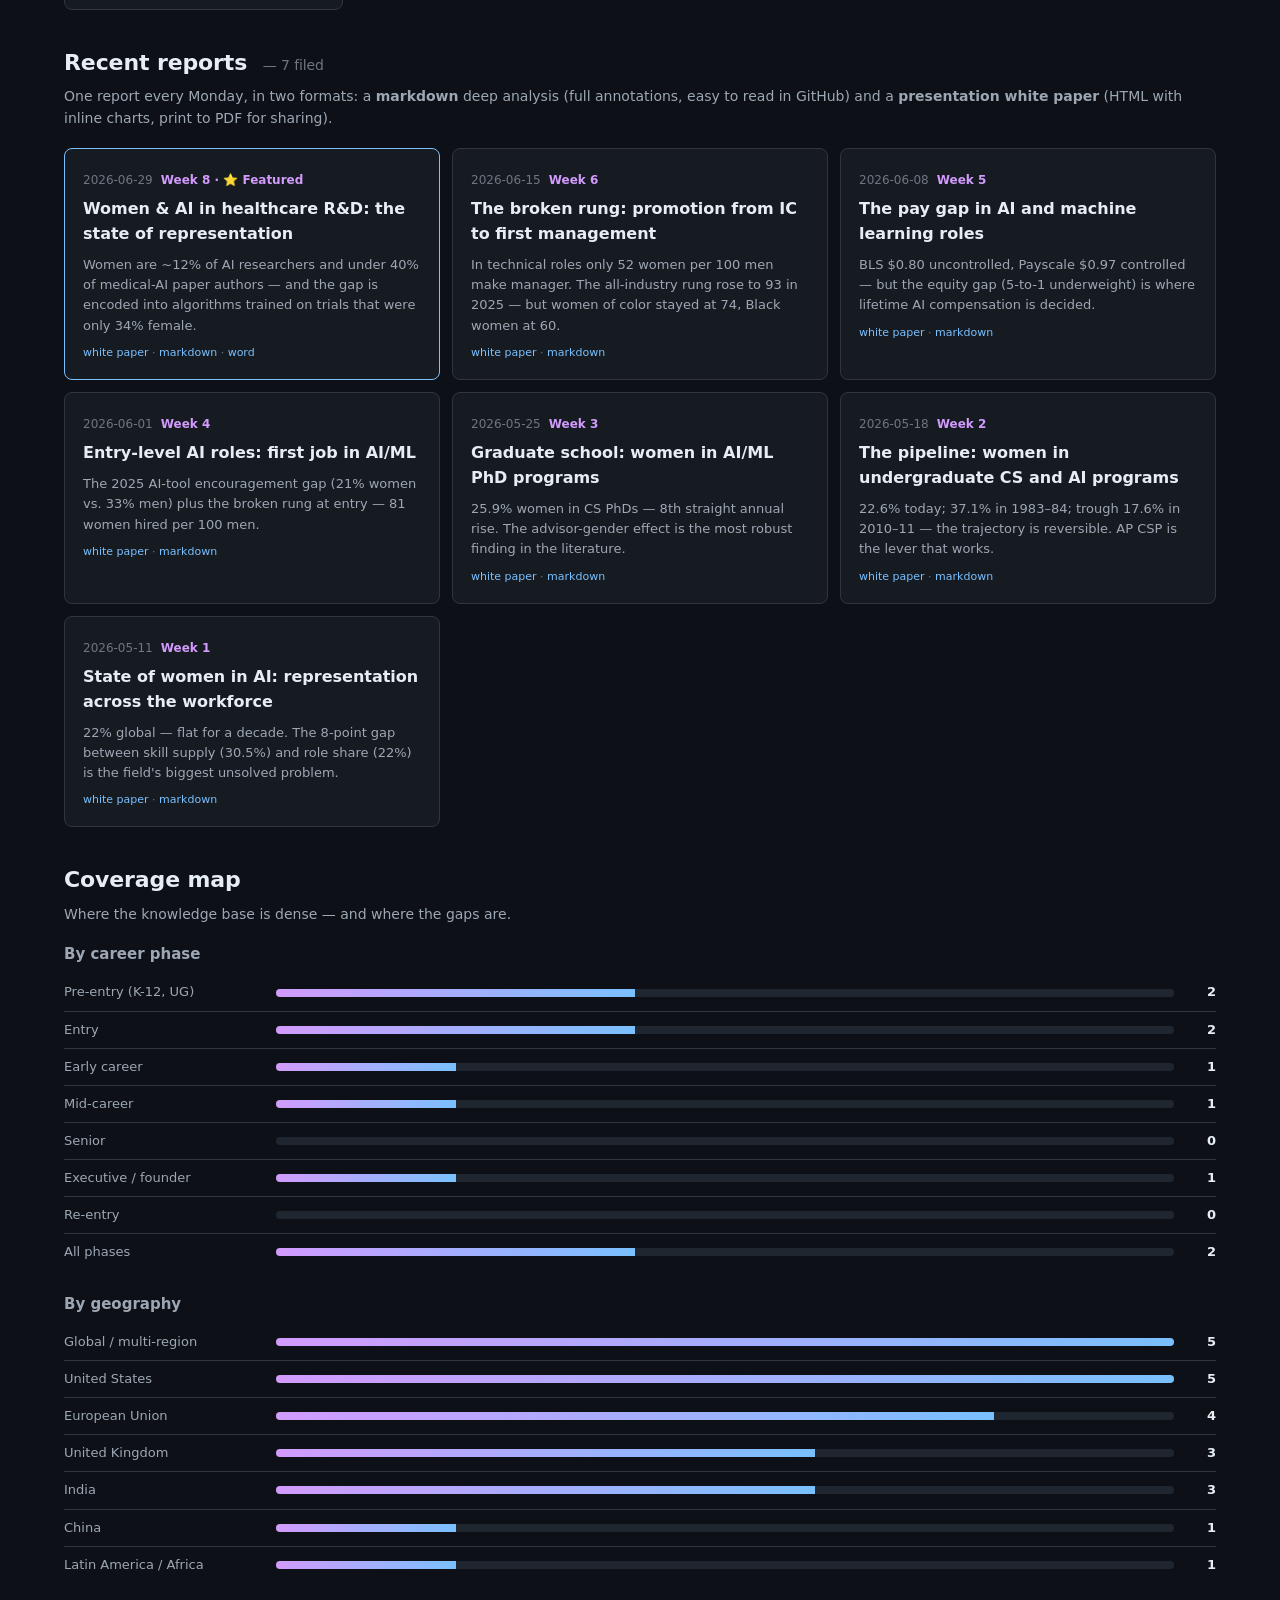
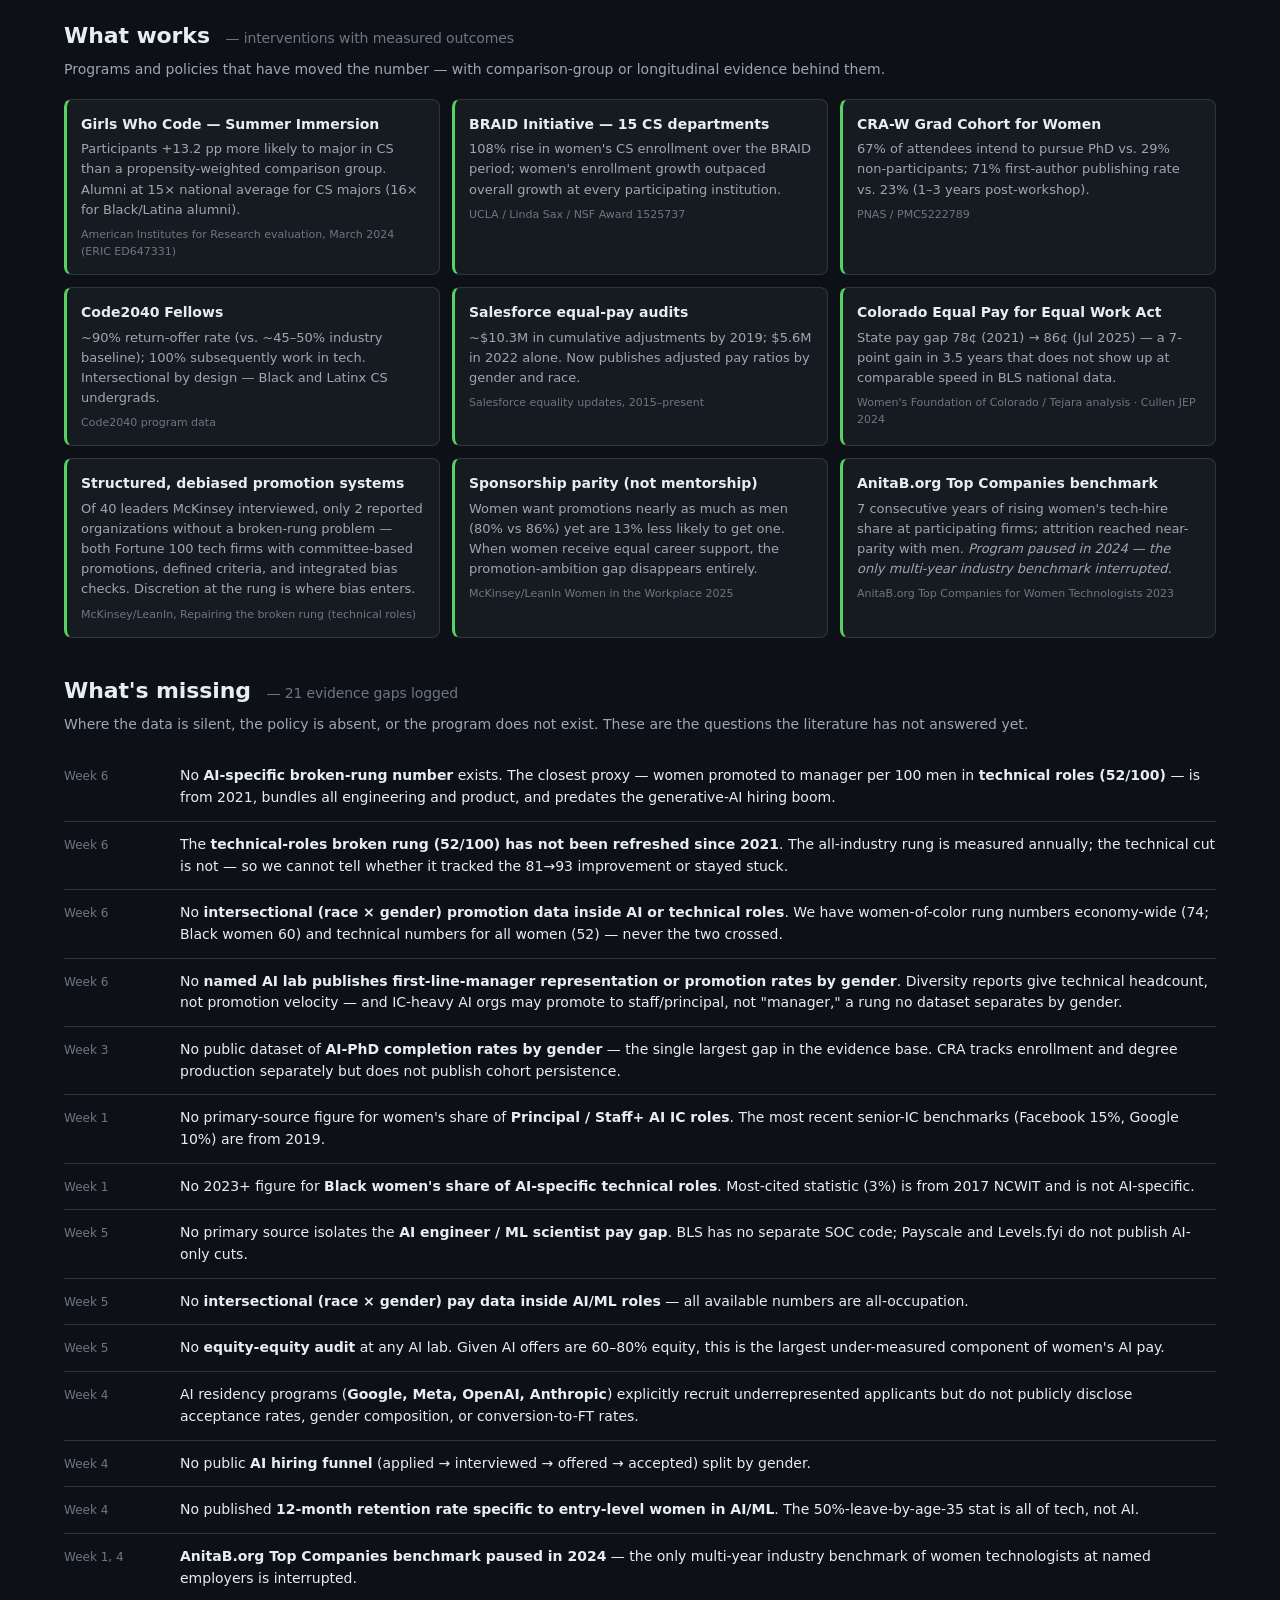
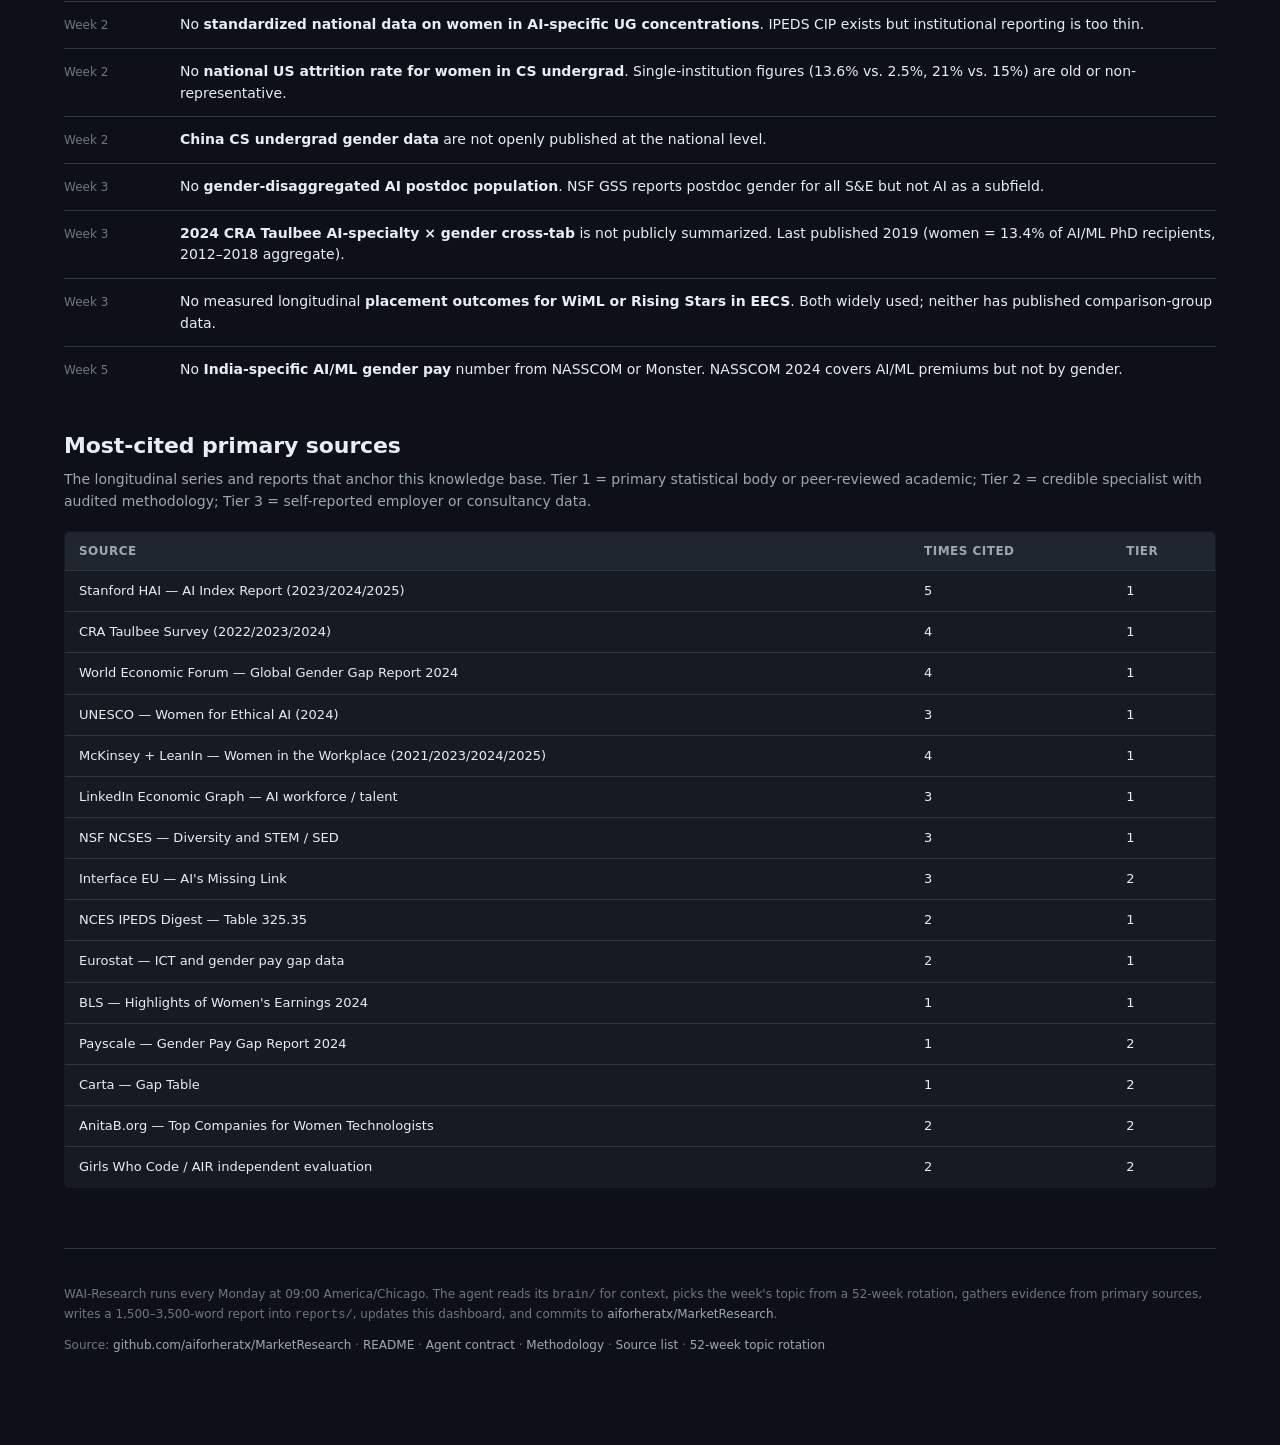
==== commit 53c0f4d3: "Add healthcare R&D track, test agent, Streamlit dashboard, professional weekly email - Featured "Wom" ====
--- a/docs/index.html
+++ b/docs/index.html
@@ -101,18 +101,37 @@
   <h1>Women in AI — Live Dashboard</h1>
   <p class="subtitle">A growing, citation-backed knowledge base on the participation, advancement, and lived experience of women in AI. One report every Monday. Every statistic traced to a named primary source.</p>
   <div class="meta">
-    <span><b>Last updated:</b> 2026-06-09</span>
-    <span><b>Reports filed:</b> 5</span>
-    <span><b>Unique sources cited:</b> 60+</span>
-    <span><b>Tracked time series:</b> 13</span>
-    <span><b>Evidence gaps logged:</b> 17</span>
-  </div>
+    <span><b>Last updated:</b> 2026-06-29</span>
+    <span><b>Reports filed:</b> 7</span>
+    <span><b>Unique sources cited:</b> 80+</span>
+    <span><b>Tracked time series:</b> 18</span>
+    <span><b>Evidence gaps logged:</b> 27</span>
+  </div>
+  <p style="margin:16px 0 0"><a href="agent-dashboard.html" style="display:inline-block;background:linear-gradient(120deg,#0a6bff,#00b6f0);color:#fff;font-weight:600;font-size:14px;padding:10px 18px;border-radius:999px;">⚙️ Open the Agent Operations Dashboard — pipeline, scheduler &amp; test-agent review →</a></p>
 </header>
 
 <section>
   <h2>Headline numbers</h2>
   <p class="section-sub">The state of women in AI today. Hover any tile for the full citation in its source report.</p>
   <div class="stat-grid">
+
+    <div class="stat bad">
+      <div class="value">12%</div>
+      <div class="label">Women's share of AI researchers — and 16% of AI faculty (healthcare R&amp;D focus)</div>
+      <div class="src">UNESCO, Women for Ethical AI, 2024</div>
+    </div>
+
+    <div class="stat warn">
+      <div class="value">35.7%</div>
+      <div class="label">Female first authors on AI breast-imaging papers — under 40% across medical AI</div>
+      <div class="src">European Journal of Radiology, 2024</div>
+    </div>
+
+    <div class="stat bad">
+      <div class="value">34%</div>
+      <div class="label">Women among participants in cardiovascular drug-approval trials that train medical AI</div>
+      <div class="src">JACC, 2018 [dated]</div>
+    </div>
 
     <div class="stat bad">
       <div class="value">22%</div>
@@ -222,13 +241,51 @@
       <div class="src">NWLC / IWPR 2024</div>
     </div>
 
-  </div>
-</section>
-
-<section>
-  <h2>Recent reports <span class="count">— 5 filed</span></h2>
+    <div class="stat bad">
+      <div class="value">52 / 100</div>
+      <div class="label">Women promoted to manager per 100 men in <b>technical roles</b> — ~2× worse than the all-roles rate (86)</div>
+      <div class="src">McKinsey/LeanIn Women in the Workplace 2021 [dated]</div>
+    </div>
+
+    <div class="stat good">
+      <div class="value">93 / 100</div>
+      <div class="label">All-industry broken rung in 2025 — up from 81 in 2024, the first material gain in the series</div>
+      <div class="src">McKinsey/LeanIn Women in the Workplace 2025</div>
+    </div>
+
+    <div class="stat bad">
+      <div class="value">74 / 60</div>
+      <div class="label">Women of color / Black women promoted to manager per 100 men — both essentially flat in 2025</div>
+      <div class="src">McKinsey/LeanIn Women in the Workplace 2025</div>
+    </div>
+
+    <div class="stat warn">
+      <div class="value">48% → 29%</div>
+      <div class="label">Women's representation from entry-level to C-suite — most of the leak is at the first rung</div>
+      <div class="src">McKinsey/LeanIn Women in the Workplace 2025</div>
+    </div>
+
+  </div>
+</section>
+
+<section>
+  <h2>Recent reports <span class="count">— 7 filed</span></h2>
   <p class="section-sub">One report every Monday, in two formats: a <b>markdown</b> deep analysis (full annotations, easy to read in GitHub) and a <b>presentation white paper</b> (HTML with inline charts, print to PDF for sharing).</p>
   <div class="reports">
+
+    <div class="report-card" style="border-color:var(--accent-2)">
+      <div><span class="date">2026-06-29</span><span class="week">Week 8 · ⭐ Featured</span></div>
+      <h3><a href="../whitepapers/2026-06-29_healthcare-rnd.html">Women &amp; AI in healthcare R&amp;D: the state of representation</a></h3>
+      <p class="one-liner">Women are ~12% of AI researchers and under 40% of medical-AI paper authors — and the gap is encoded into algorithms trained on trials that were only 34% female.</p>
+      <p style="margin:8px 0 0;font-size:11px;color:var(--fg-dim);"><a href="../whitepapers/2026-06-29_healthcare-rnd.html">white paper</a> · <a href="../reports/2026-06-29_healthcare-rnd.md">markdown</a> · <a href="../reports/2026-06-29_healthcare-rnd.docx">word</a></p>
+    </div>
+
+    <div class="report-card">
+      <div><span class="date">2026-06-15</span><span class="week">Week 6</span></div>
+      <h3><a href="../whitepapers/2026-06-15_broken-rung.html">The broken rung: promotion from IC to first management</a></h3>
+      <p class="one-liner">In technical roles only 52 women per 100 men make manager. The all-industry rung rose to 93 in 2025 — but women of color stayed at 74, Black women at 60.</p>
+      <p style="margin:8px 0 0;font-size:11px;color:var(--fg-dim);"><a href="../whitepapers/2026-06-15_broken-rung.html">white paper</a> · <a href="../reports/2026-06-15_broken-rung.md">markdown</a></p>
+    </div>
 
     <div class="report-card">
       <div><span class="date">2026-06-08</span><span class="week">Week 5</span></div>
@@ -277,7 +334,7 @@
     <div class="coverage-row"><div class="coverage-label">Pre-entry (K-12, UG)</div><div class="coverage-bar"><div class="coverage-fill" style="width:40%"></div></div><div class="coverage-count">2</div></div>
     <div class="coverage-row"><div class="coverage-label">Entry</div><div class="coverage-bar"><div class="coverage-fill" style="width:40%"></div></div><div class="coverage-count">2</div></div>
     <div class="coverage-row"><div class="coverage-label">Early career</div><div class="coverage-bar"><div class="coverage-fill" style="width:20%"></div></div><div class="coverage-count">1</div></div>
-    <div class="coverage-row"><div class="coverage-label">Mid-career</div><div class="coverage-bar"><div class="coverage-fill" style="width:0%"></div></div><div class="coverage-count">0</div></div>
+    <div class="coverage-row"><div class="coverage-label">Mid-career</div><div class="coverage-bar"><div class="coverage-fill" style="width:20%"></div></div><div class="coverage-count">1</div></div>
     <div class="coverage-row"><div class="coverage-label">Senior</div><div class="coverage-bar"><div class="coverage-fill" style="width:0%"></div></div><div class="coverage-count">0</div></div>
     <div class="coverage-row"><div class="coverage-label">Executive / founder</div><div class="coverage-bar"><div class="coverage-fill" style="width:20%"></div></div><div class="coverage-count">1</div></div>
     <div class="coverage-row"><div class="coverage-label">Re-entry</div><div class="coverage-bar"><div class="coverage-fill" style="width:0%"></div></div><div class="coverage-count">0</div></div>
@@ -338,6 +395,18 @@
     </div>
 
     <div class="win">
+      <div class="name">Structured, debiased promotion systems</div>
+      <div class="outcome">Of 40 leaders McKinsey interviewed, only 2 reported organizations without a broken-rung problem — both Fortune 100 tech firms with committee-based promotions, defined criteria, and integrated bias checks. Discretion at the rung is where bias enters.</div>
+      <div class="src">McKinsey/LeanIn, Repairing the broken rung (technical roles)</div>
+    </div>
+
+    <div class="win">
+      <div class="name">Sponsorship parity (not mentorship)</div>
+      <div class="outcome">Women want promotions nearly as much as men (80% vs 86%) yet are 13% less likely to get one. When women receive equal career support, the promotion-ambition gap disappears entirely.</div>
+      <div class="src">McKinsey/LeanIn Women in the Workplace 2025</div>
+    </div>
+
+    <div class="win">
       <div class="name">AnitaB.org Top Companies benchmark</div>
       <div class="outcome">7 consecutive years of rising women's tech-hire share at participating firms; attrition reached near-parity with men. <em>Program paused in 2024 — the only multi-year industry benchmark interrupted.</em></div>
       <div class="src">AnitaB.org Top Companies for Women Technologists 2023</div>
@@ -347,9 +416,13 @@
 </section>
 
 <section>
-  <h2>What's missing <span class="count">— 17 evidence gaps logged</span></h2>
+  <h2>What's missing <span class="count">— 21 evidence gaps logged</span></h2>
   <p class="section-sub">Where the data is silent, the policy is absent, or the program does not exist. These are the questions the literature has not answered yet.</p>
   <ul class="gap-list">
+    <li><span class="where">Week 6</span><span class="what">No <b>AI-specific broken-rung number</b> exists. The closest proxy — women promoted to manager per 100 men in <b>technical roles (52/100)</b> — is from 2021, bundles all engineering and product, and predates the generative-AI hiring boom.</span></li>
+    <li><span class="where">Week 6</span><span class="what">The <b>technical-roles broken rung (52/100) has not been refreshed since 2021</b>. The all-industry rung is measured annually; the technical cut is not — so we cannot tell whether it tracked the 81→93 improvement or stayed stuck.</span></li>
+    <li><span class="where">Week 6</span><span class="what">No <b>intersectional (race × gender) promotion data inside AI or technical roles</b>. We have women-of-color rung numbers economy-wide (74; Black women 60) and technical numbers for all women (52) — never the two crossed.</span></li>
+    <li><span class="where">Week 6</span><span class="what">No <b>named AI lab publishes first-line-manager representation or promotion rates by gender</b>. Diversity reports give technical headcount, not promotion velocity — and IC-heavy AI orgs may promote to staff/principal, not "manager," a rung no dataset separates by gender.</span></li>
     <li><span class="where">Week 3</span><span class="what">No public dataset of <b>AI-PhD completion rates by gender</b> — the single largest gap in the evidence base. CRA tracks enrollment and degree production separately but does not publish cohort persistence.</span></li>
     <li><span class="where">Week 1</span><span class="what">No primary-source figure for women's share of <b>Principal / Staff+ AI IC roles</b>. The most recent senior-IC benchmarks (Facebook 15%, Google 10%) are from 2019.</span></li>
     <li><span class="where">Week 1</span><span class="what">No 2023+ figure for <b>Black women's share of AI-specific technical roles</b>. Most-cited statistic (3%) is from 2017 NCWIT and is not AI-specific.</span></li>
@@ -382,7 +455,7 @@
       <tr><td>CRA Taulbee Survey (2022/2023/2024)</td><td>4</td><td>1</td></tr>
       <tr><td>World Economic Forum — Global Gender Gap Report 2024</td><td>4</td><td>1</td></tr>
       <tr><td>UNESCO — Women for Ethical AI (2024)</td><td>3</td><td>1</td></tr>
-      <tr><td>McKinsey + LeanIn — Women in the Workplace (2024/2025)</td><td>3</td><td>1</td></tr>
+      <tr><td>McKinsey + LeanIn — Women in the Workplace (2021/2023/2024/2025)</td><td>4</td><td>1</td></tr>
       <tr><td>LinkedIn Economic Graph — AI workforce / talent</td><td>3</td><td>1</td></tr>
       <tr><td>NSF NCSES — Diversity and STEM / SED</td><td>3</td><td>1</td></tr>
       <tr><td>Interface EU — AI's Missing Link</td><td>3</td><td>2</td></tr>
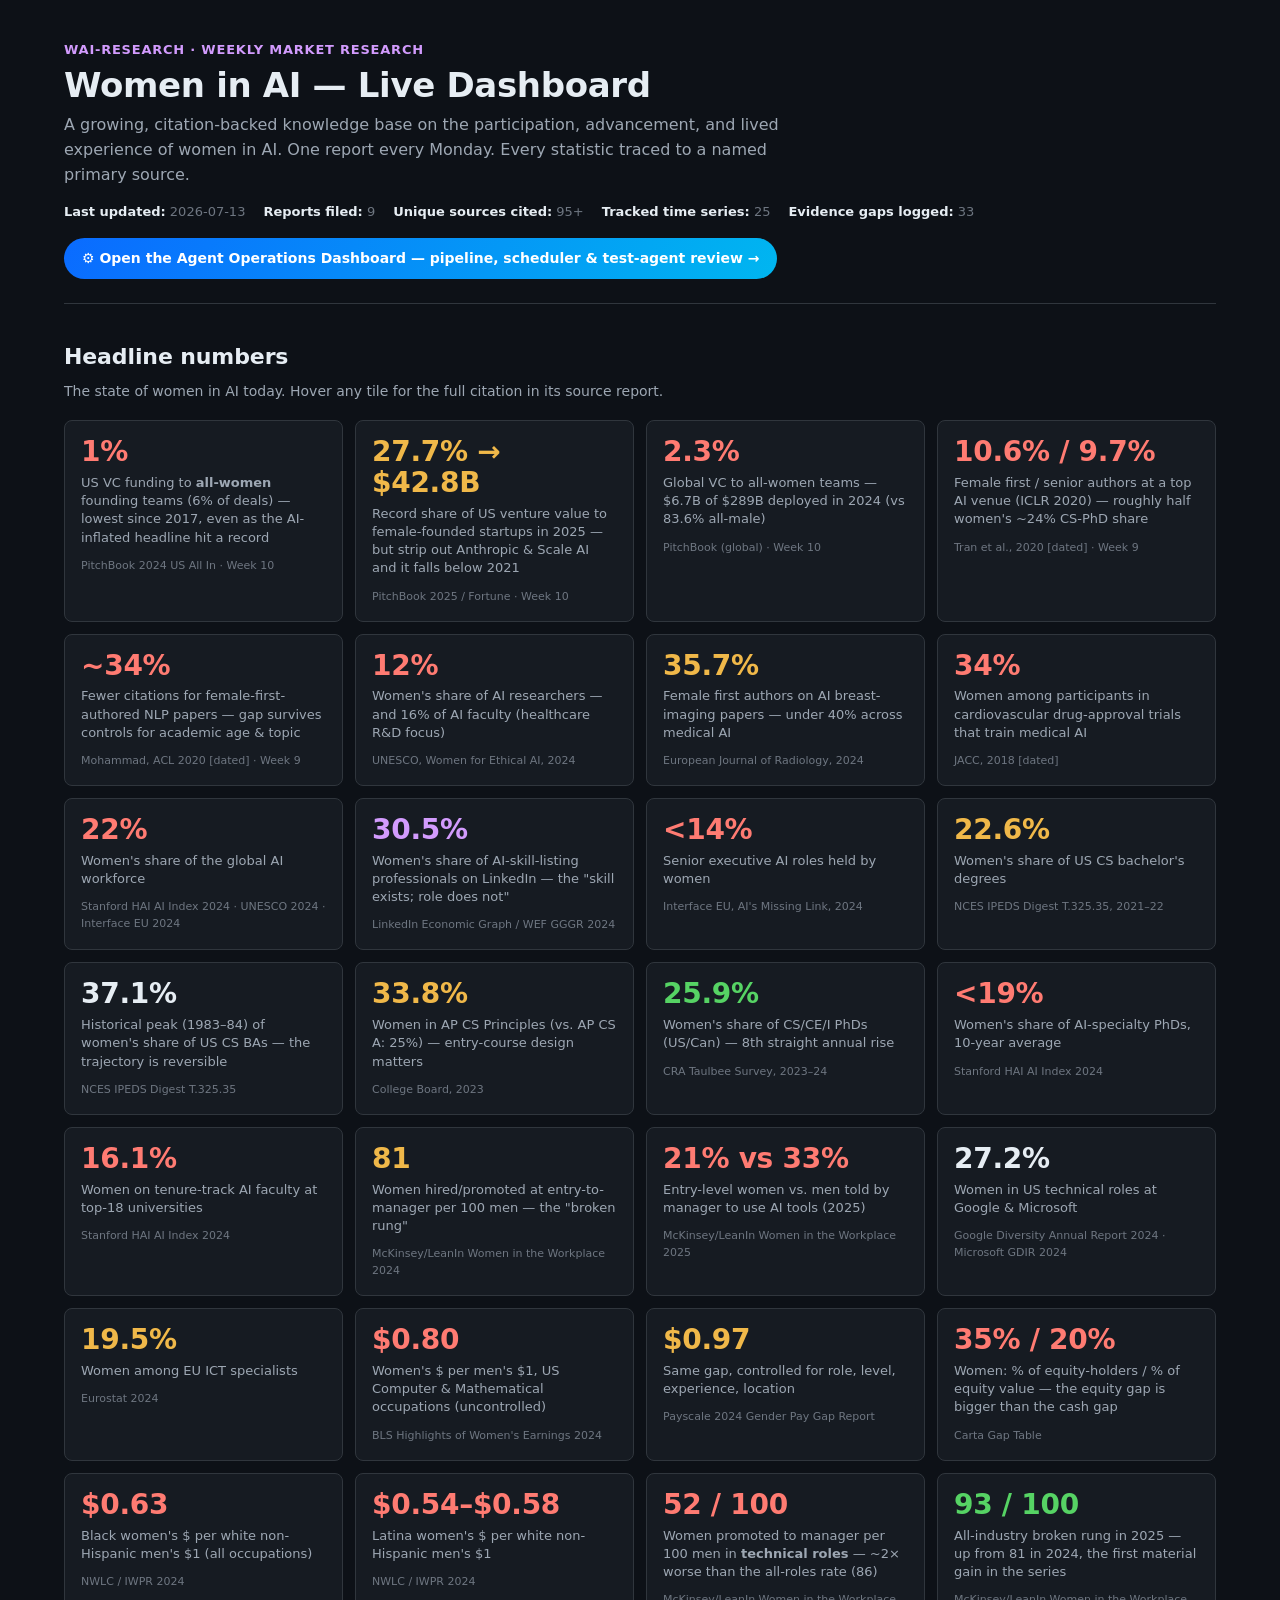
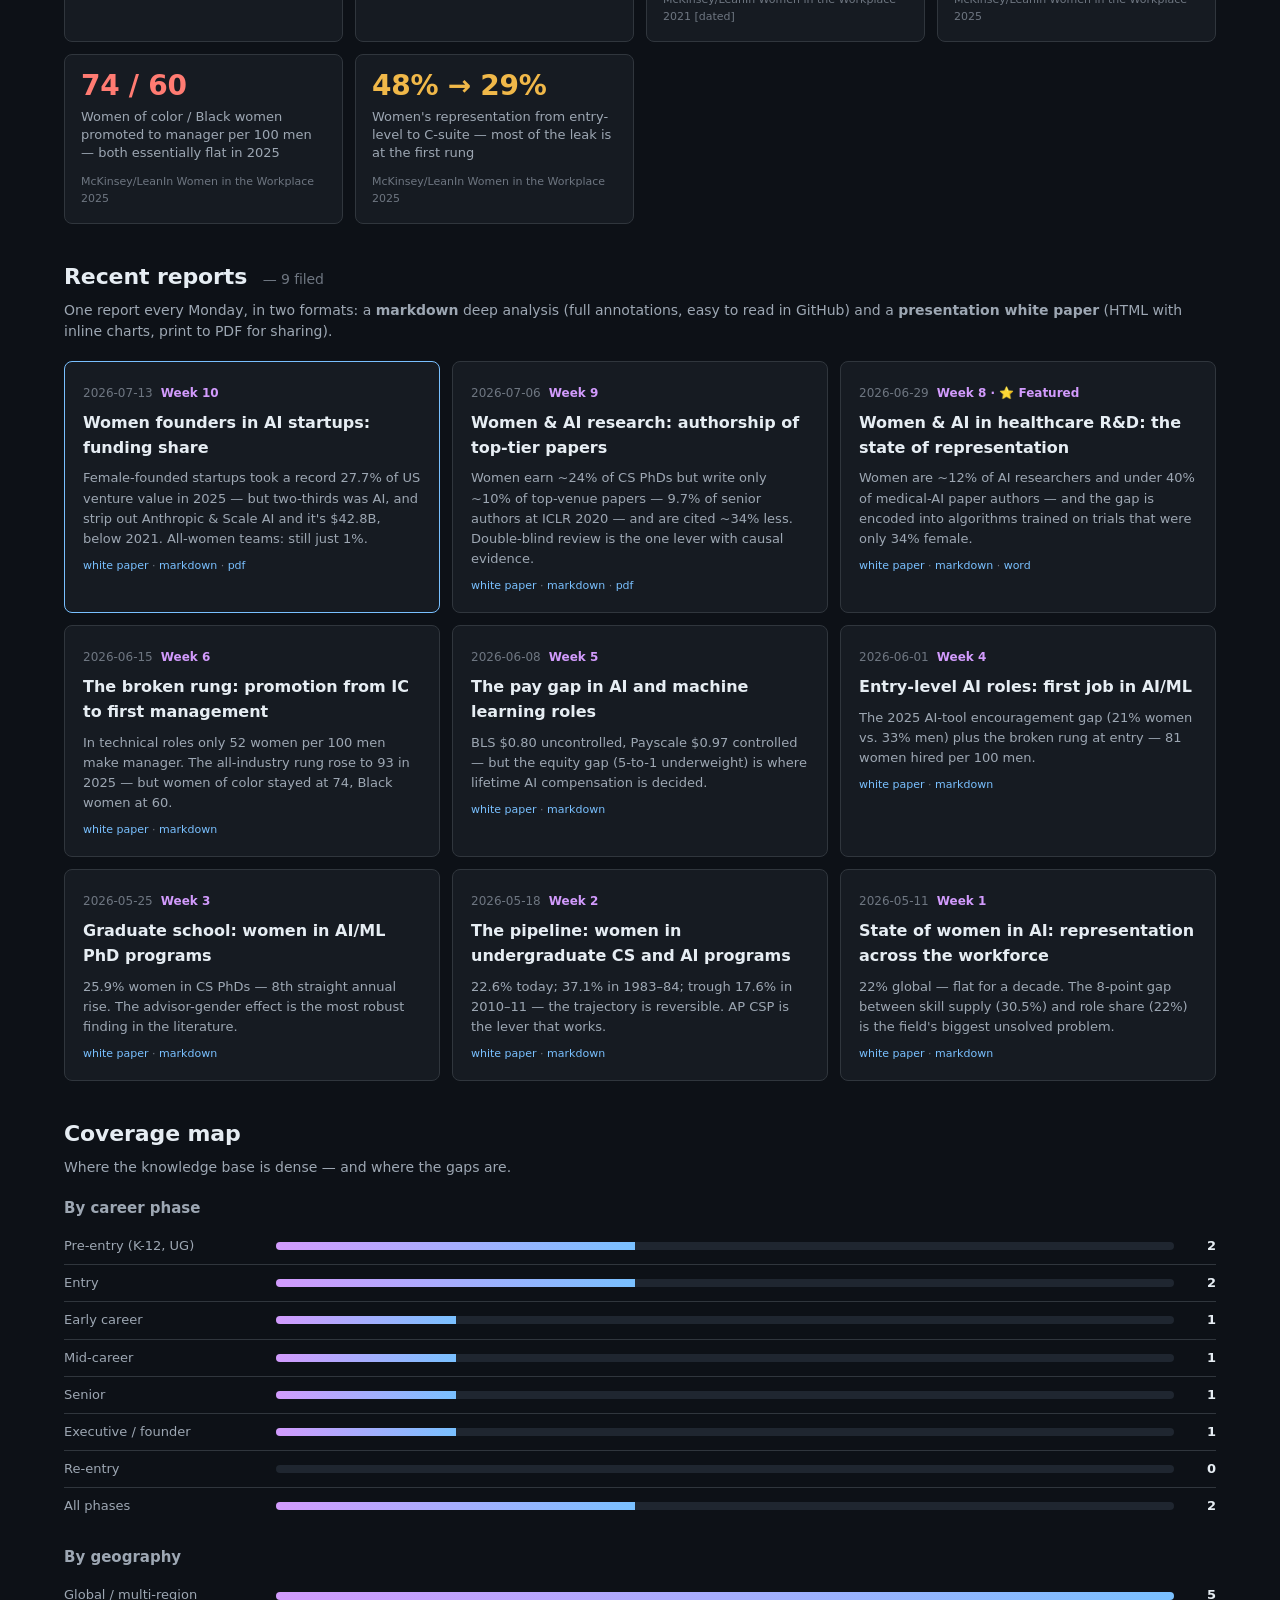
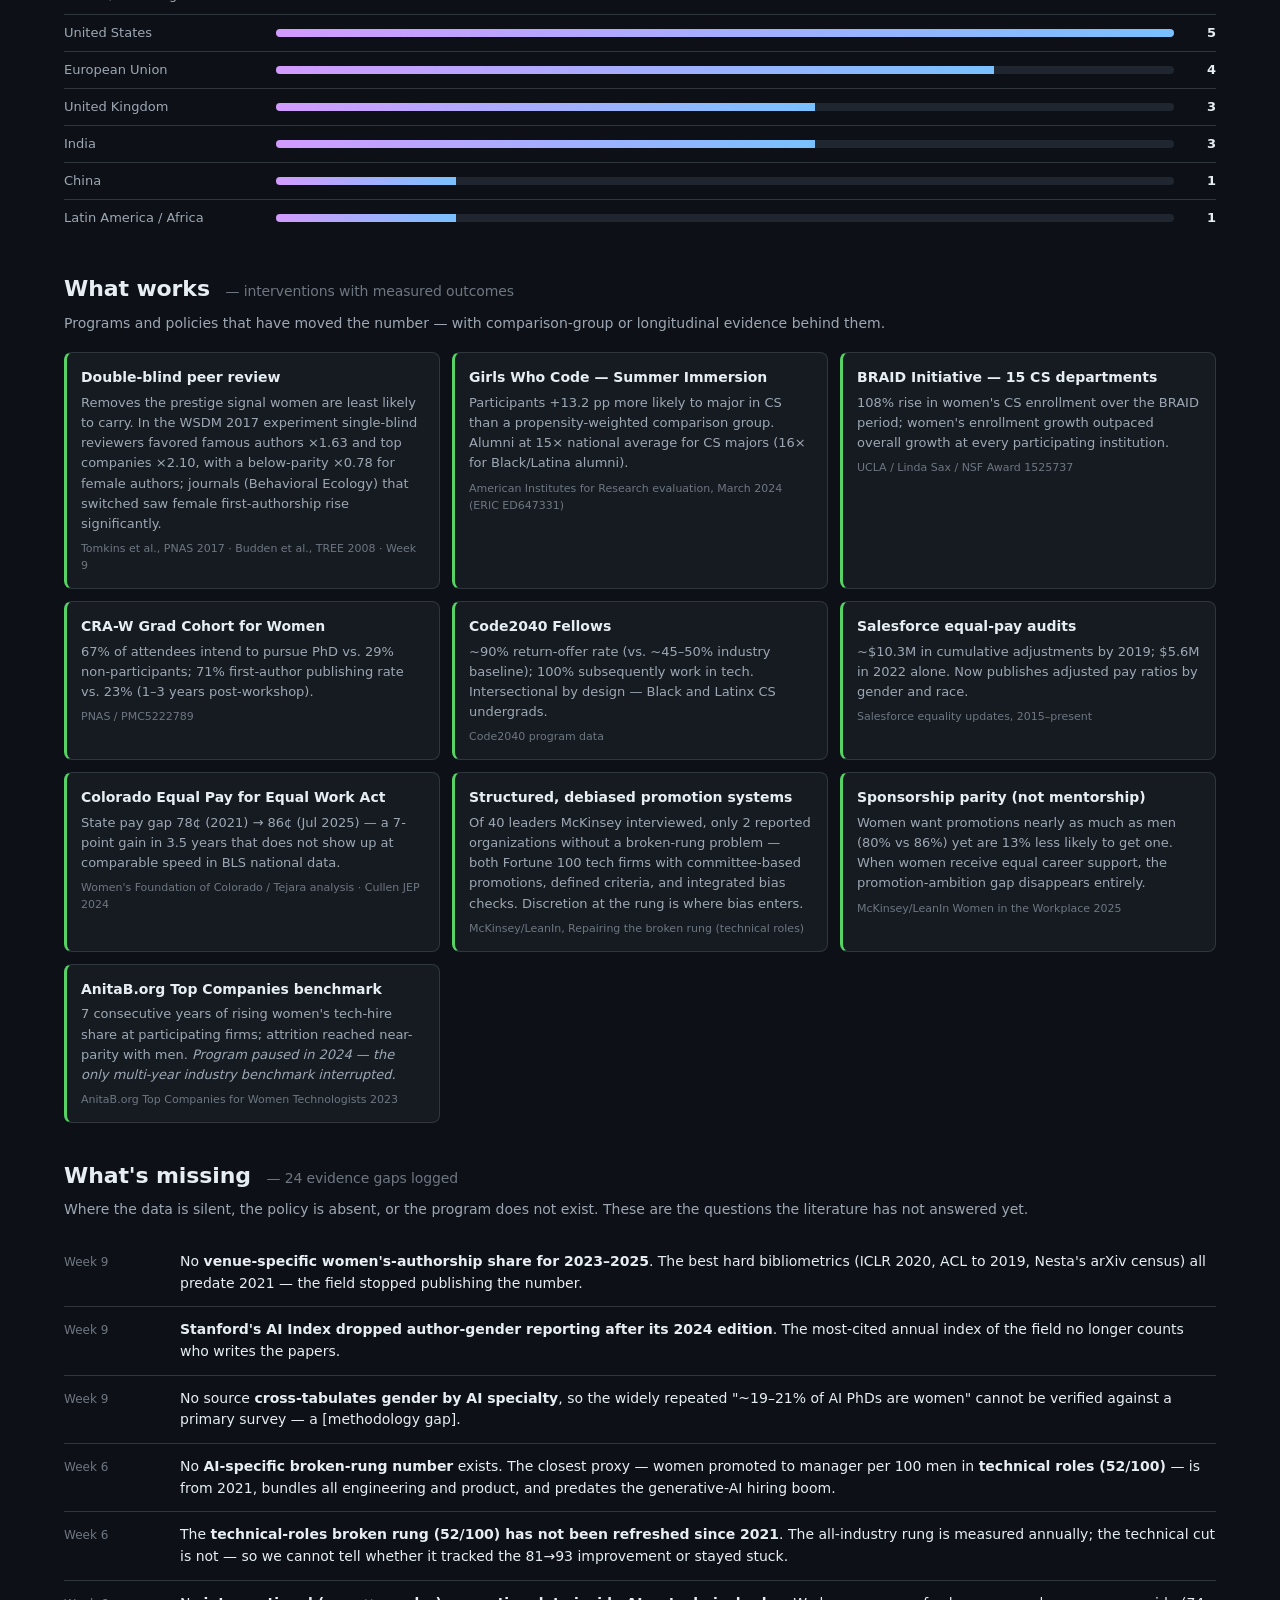
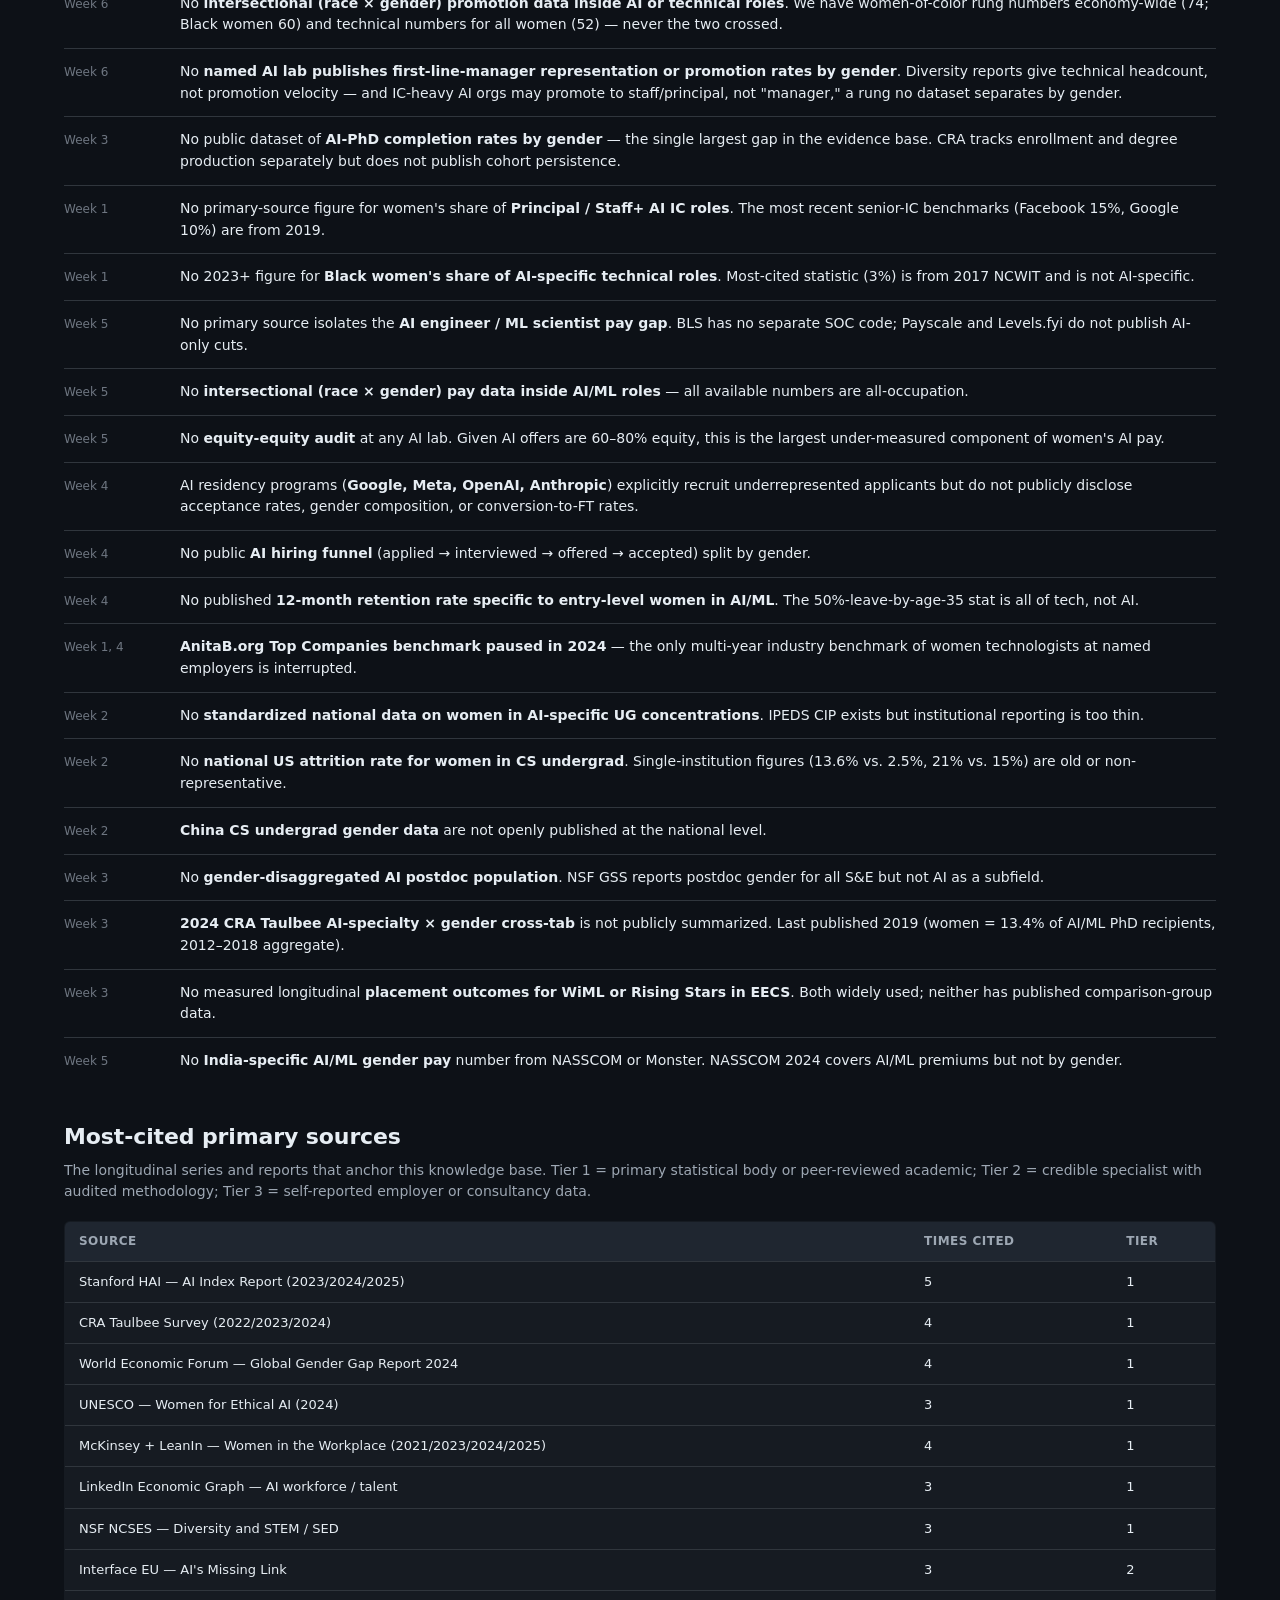
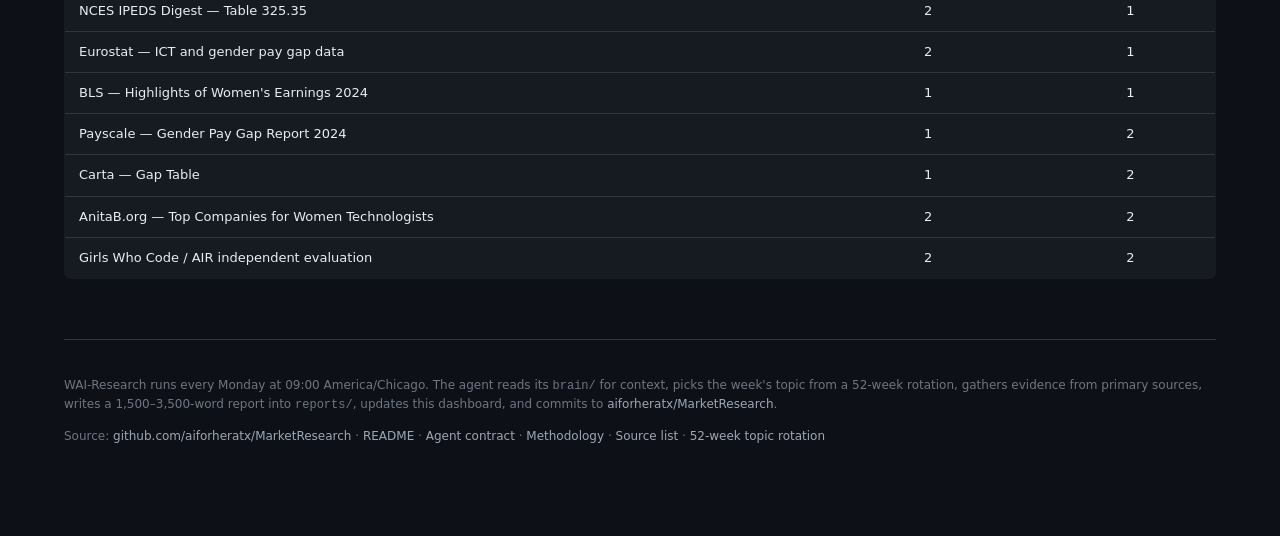
==== commit 42495993: "Week 10: women founders in AI startups — funding share (manual run after missed Monday routine) Toda" ====
--- a/docs/index.html
+++ b/docs/index.html
@@ -101,11 +101,11 @@
   <h1>Women in AI — Live Dashboard</h1>
   <p class="subtitle">A growing, citation-backed knowledge base on the participation, advancement, and lived experience of women in AI. One report every Monday. Every statistic traced to a named primary source.</p>
   <div class="meta">
-    <span><b>Last updated:</b> 2026-06-29</span>
-    <span><b>Reports filed:</b> 7</span>
-    <span><b>Unique sources cited:</b> 80+</span>
-    <span><b>Tracked time series:</b> 18</span>
-    <span><b>Evidence gaps logged:</b> 27</span>
+    <span><b>Last updated:</b> 2026-07-13</span>
+    <span><b>Reports filed:</b> 9</span>
+    <span><b>Unique sources cited:</b> 95+</span>
+    <span><b>Tracked time series:</b> 25</span>
+    <span><b>Evidence gaps logged:</b> 33</span>
   </div>
   <p style="margin:16px 0 0"><a href="agent-dashboard.html" style="display:inline-block;background:linear-gradient(120deg,#0a6bff,#00b6f0);color:#fff;font-weight:600;font-size:14px;padding:10px 18px;border-radius:999px;">⚙️ Open the Agent Operations Dashboard — pipeline, scheduler &amp; test-agent review →</a></p>
 </header>
@@ -116,6 +116,36 @@
   <div class="stat-grid">
 
     <div class="stat bad">
+      <div class="value">1%</div>
+      <div class="label">US VC funding to <b>all-women</b> founding teams (6% of deals) — lowest since 2017, even as the AI-inflated headline hit a record</div>
+      <div class="src">PitchBook 2024 US All In · Week 10</div>
+    </div>
+
+    <div class="stat warn">
+      <div class="value">27.7% → $42.8B</div>
+      <div class="label">Record share of US venture value to female-founded startups in 2025 — but strip out Anthropic &amp; Scale AI and it falls below 2021</div>
+      <div class="src">PitchBook 2025 / Fortune · Week 10</div>
+    </div>
+
+    <div class="stat bad">
+      <div class="value">2.3%</div>
+      <div class="label">Global VC to all-women teams — $6.7B of $289B deployed in 2024 (vs 83.6% all-male)</div>
+      <div class="src">PitchBook (global) · Week 10</div>
+    </div>
+
+    <div class="stat bad">
+      <div class="value">10.6% / 9.7%</div>
+      <div class="label">Female first / senior authors at a top AI venue (ICLR 2020) — roughly half women's ~24% CS-PhD share</div>
+      <div class="src">Tran et al., 2020 [dated] · Week 9</div>
+    </div>
+
+    <div class="stat bad">
+      <div class="value">~34%</div>
+      <div class="label">Fewer citations for female-first-authored NLP papers — gap survives controls for academic age &amp; topic</div>
+      <div class="src">Mohammad, ACL 2020 [dated] · Week 9</div>
+    </div>
+
+    <div class="stat bad">
       <div class="value">12%</div>
       <div class="label">Women's share of AI researchers — and 16% of AI faculty (healthcare R&amp;D focus)</div>
       <div class="src">UNESCO, Women for Ethical AI, 2024</div>
@@ -269,11 +299,25 @@
 </section>
 
 <section>
-  <h2>Recent reports <span class="count">— 7 filed</span></h2>
+  <h2>Recent reports <span class="count">— 9 filed</span></h2>
   <p class="section-sub">One report every Monday, in two formats: a <b>markdown</b> deep analysis (full annotations, easy to read in GitHub) and a <b>presentation white paper</b> (HTML with inline charts, print to PDF for sharing).</p>
   <div class="reports">
 
     <div class="report-card" style="border-color:var(--accent-2)">
+      <div><span class="date">2026-07-13</span><span class="week">Week 10</span></div>
+      <h3><a href="../whitepapers/2026-07-13_startup-funding.html">Women founders in AI startups: funding share</a></h3>
+      <p class="one-liner">Female-founded startups took a record 27.7% of US venture value in 2025 — but two-thirds was AI, and strip out Anthropic &amp; Scale AI and it's $42.8B, below 2021. All-women teams: still just 1%.</p>
+      <p style="margin:8px 0 0;font-size:11px;color:var(--fg-dim);"><a href="../whitepapers/2026-07-13_startup-funding.html">white paper</a> · <a href="../reports/2026-07-13_startup-funding.md">markdown</a> · <a href="../reports/2026-07-13_startup-funding.pdf">pdf</a></p>
+    </div>
+
+    <div class="report-card">
+      <div><span class="date">2026-07-06</span><span class="week">Week 9</span></div>
+      <h3><a href="../whitepapers/2026-07-06_research-authorship.html">Women &amp; AI research: authorship of top-tier papers</a></h3>
+      <p class="one-liner">Women earn ~24% of CS PhDs but write only ~10% of top-venue papers — 9.7% of senior authors at ICLR 2020 — and are cited ~34% less. Double-blind review is the one lever with causal evidence.</p>
+      <p style="margin:8px 0 0;font-size:11px;color:var(--fg-dim);"><a href="../whitepapers/2026-07-06_research-authorship.html">white paper</a> · <a href="../reports/2026-07-06_research-authorship.md">markdown</a> · <a href="../reports/2026-07-06_research-authorship.pdf">pdf</a></p>
+    </div>
+
+    <div class="report-card">
       <div><span class="date">2026-06-29</span><span class="week">Week 8 · ⭐ Featured</span></div>
       <h3><a href="../whitepapers/2026-06-29_healthcare-rnd.html">Women &amp; AI in healthcare R&amp;D: the state of representation</a></h3>
       <p class="one-liner">Women are ~12% of AI researchers and under 40% of medical-AI paper authors — and the gap is encoded into algorithms trained on trials that were only 34% female.</p>
@@ -335,7 +379,7 @@
     <div class="coverage-row"><div class="coverage-label">Entry</div><div class="coverage-bar"><div class="coverage-fill" style="width:40%"></div></div><div class="coverage-count">2</div></div>
     <div class="coverage-row"><div class="coverage-label">Early career</div><div class="coverage-bar"><div class="coverage-fill" style="width:20%"></div></div><div class="coverage-count">1</div></div>
     <div class="coverage-row"><div class="coverage-label">Mid-career</div><div class="coverage-bar"><div class="coverage-fill" style="width:20%"></div></div><div class="coverage-count">1</div></div>
-    <div class="coverage-row"><div class="coverage-label">Senior</div><div class="coverage-bar"><div class="coverage-fill" style="width:0%"></div></div><div class="coverage-count">0</div></div>
+    <div class="coverage-row"><div class="coverage-label">Senior</div><div class="coverage-bar"><div class="coverage-fill" style="width:20%"></div></div><div class="coverage-count">1</div></div>
     <div class="coverage-row"><div class="coverage-label">Executive / founder</div><div class="coverage-bar"><div class="coverage-fill" style="width:20%"></div></div><div class="coverage-count">1</div></div>
     <div class="coverage-row"><div class="coverage-label">Re-entry</div><div class="coverage-bar"><div class="coverage-fill" style="width:0%"></div></div><div class="coverage-count">0</div></div>
     <div class="coverage-row"><div class="coverage-label">All phases</div><div class="coverage-bar"><div class="coverage-fill" style="width:40%"></div></div><div class="coverage-count">2</div></div>
@@ -359,6 +403,12 @@
   <div class="wins">
 
     <div class="win">
+      <div class="name">Double-blind peer review</div>
+      <div class="outcome">Removes the prestige signal women are least likely to carry. In the WSDM 2017 experiment single-blind reviewers favored famous authors ×1.63 and top companies ×2.10, with a below-parity ×0.78 for female authors; journals (Behavioral Ecology) that switched saw female first-authorship rise significantly.</div>
+      <div class="src">Tomkins et al., PNAS 2017 · Budden et al., TREE 2008 · Week 9</div>
+    </div>
+
+    <div class="win">
       <div class="name">Girls Who Code — Summer Immersion</div>
       <div class="outcome">Participants +13.2 pp more likely to major in CS than a propensity-weighted comparison group. Alumni at 15× national average for CS majors (16× for Black/Latina alumni).</div>
       <div class="src">American Institutes for Research evaluation, March 2024 (ERIC ED647331)</div>
@@ -416,9 +466,12 @@
 </section>
 
 <section>
-  <h2>What's missing <span class="count">— 21 evidence gaps logged</span></h2>
+  <h2>What's missing <span class="count">— 24 evidence gaps logged</span></h2>
   <p class="section-sub">Where the data is silent, the policy is absent, or the program does not exist. These are the questions the literature has not answered yet.</p>
   <ul class="gap-list">
+    <li><span class="where">Week 9</span><span class="what">No <b>venue-specific women's-authorship share for 2023–2025</b>. The best hard bibliometrics (ICLR 2020, ACL to 2019, Nesta's arXiv census) all predate 2021 — the field stopped publishing the number.</span></li>
+    <li><span class="where">Week 9</span><span class="what"><b>Stanford's AI Index dropped author-gender reporting after its 2024 edition</b>. The most-cited annual index of the field no longer counts who writes the papers.</span></li>
+    <li><span class="where">Week 9</span><span class="what">No source <b>cross-tabulates gender by AI specialty</b>, so the widely repeated "~19–21% of AI PhDs are women" cannot be verified against a primary survey — a [methodology gap].</span></li>
     <li><span class="where">Week 6</span><span class="what">No <b>AI-specific broken-rung number</b> exists. The closest proxy — women promoted to manager per 100 men in <b>technical roles (52/100)</b> — is from 2021, bundles all engineering and product, and predates the generative-AI hiring boom.</span></li>
     <li><span class="where">Week 6</span><span class="what">The <b>technical-roles broken rung (52/100) has not been refreshed since 2021</b>. The all-industry rung is measured annually; the technical cut is not — so we cannot tell whether it tracked the 81→93 improvement or stayed stuck.</span></li>
     <li><span class="where">Week 6</span><span class="what">No <b>intersectional (race × gender) promotion data inside AI or technical roles</b>. We have women-of-color rung numbers economy-wide (74; Black women 60) and technical numbers for all women (52) — never the two crossed.</span></li>
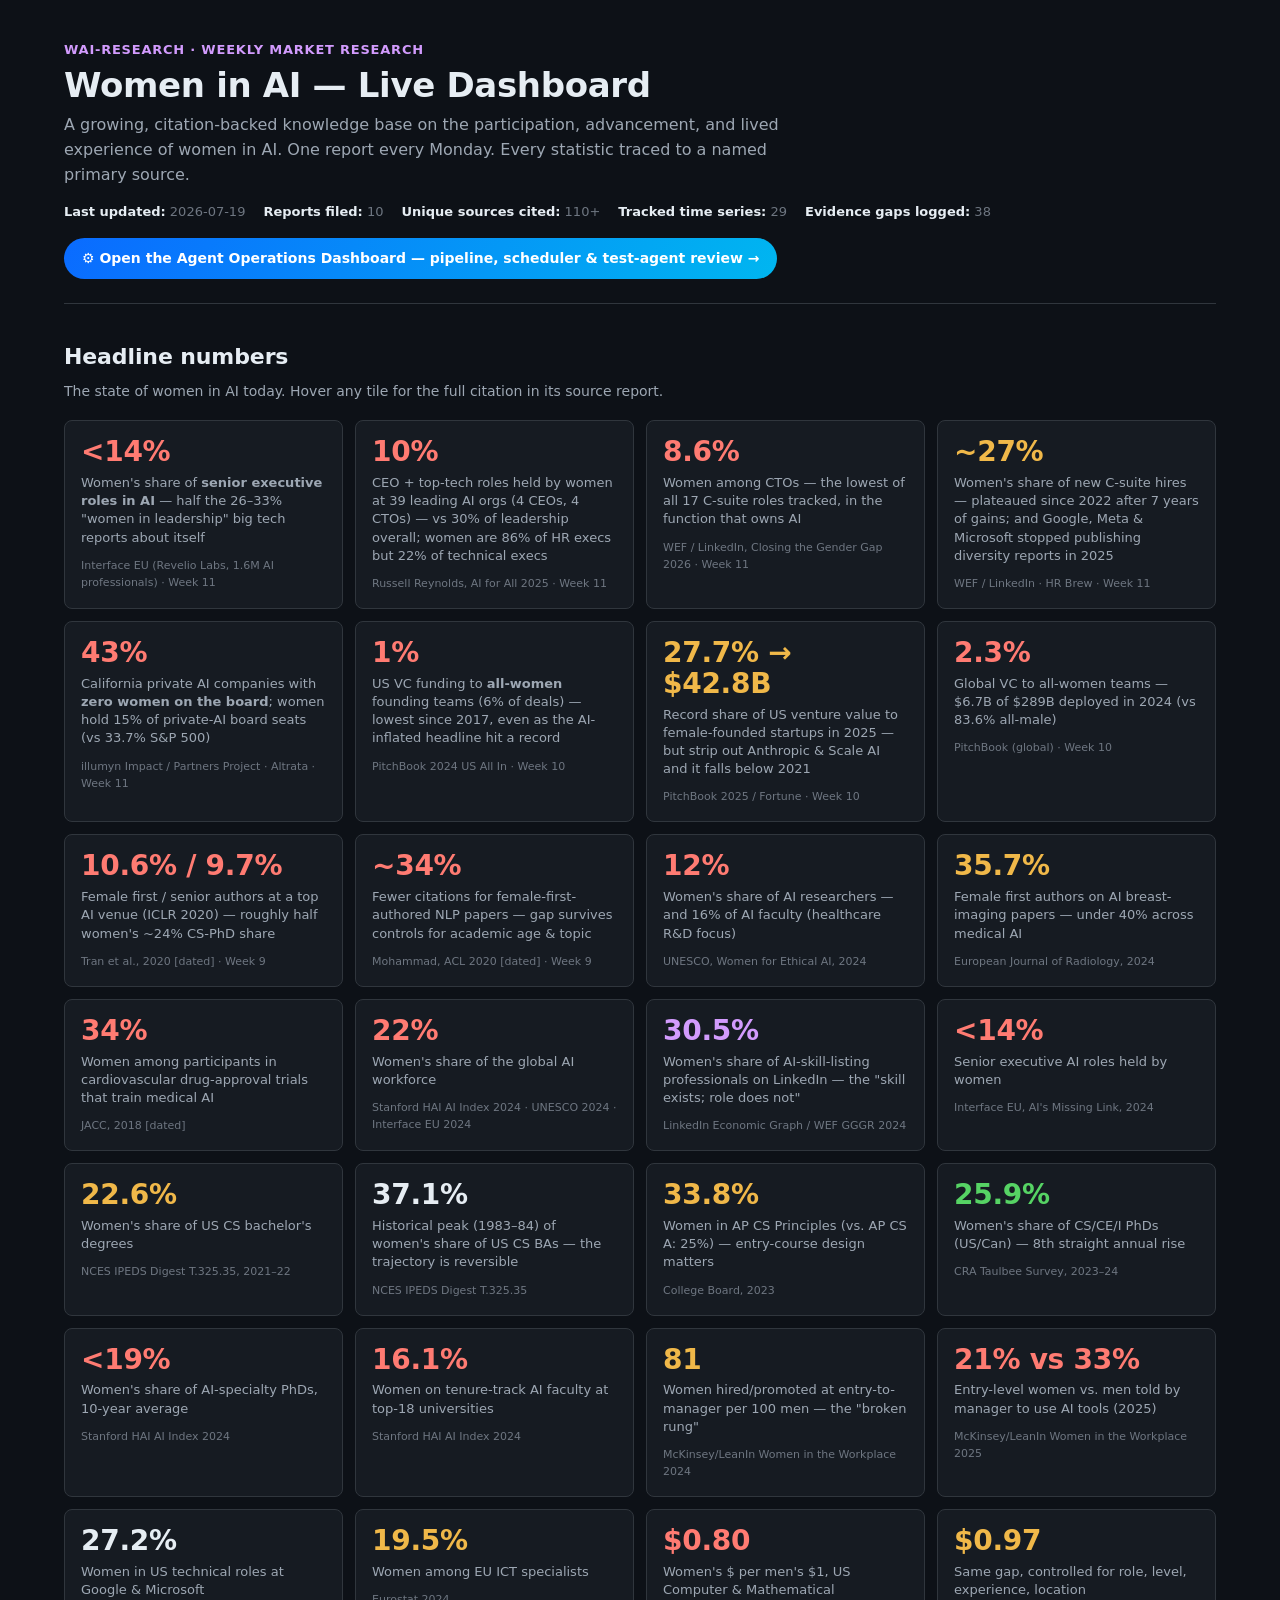
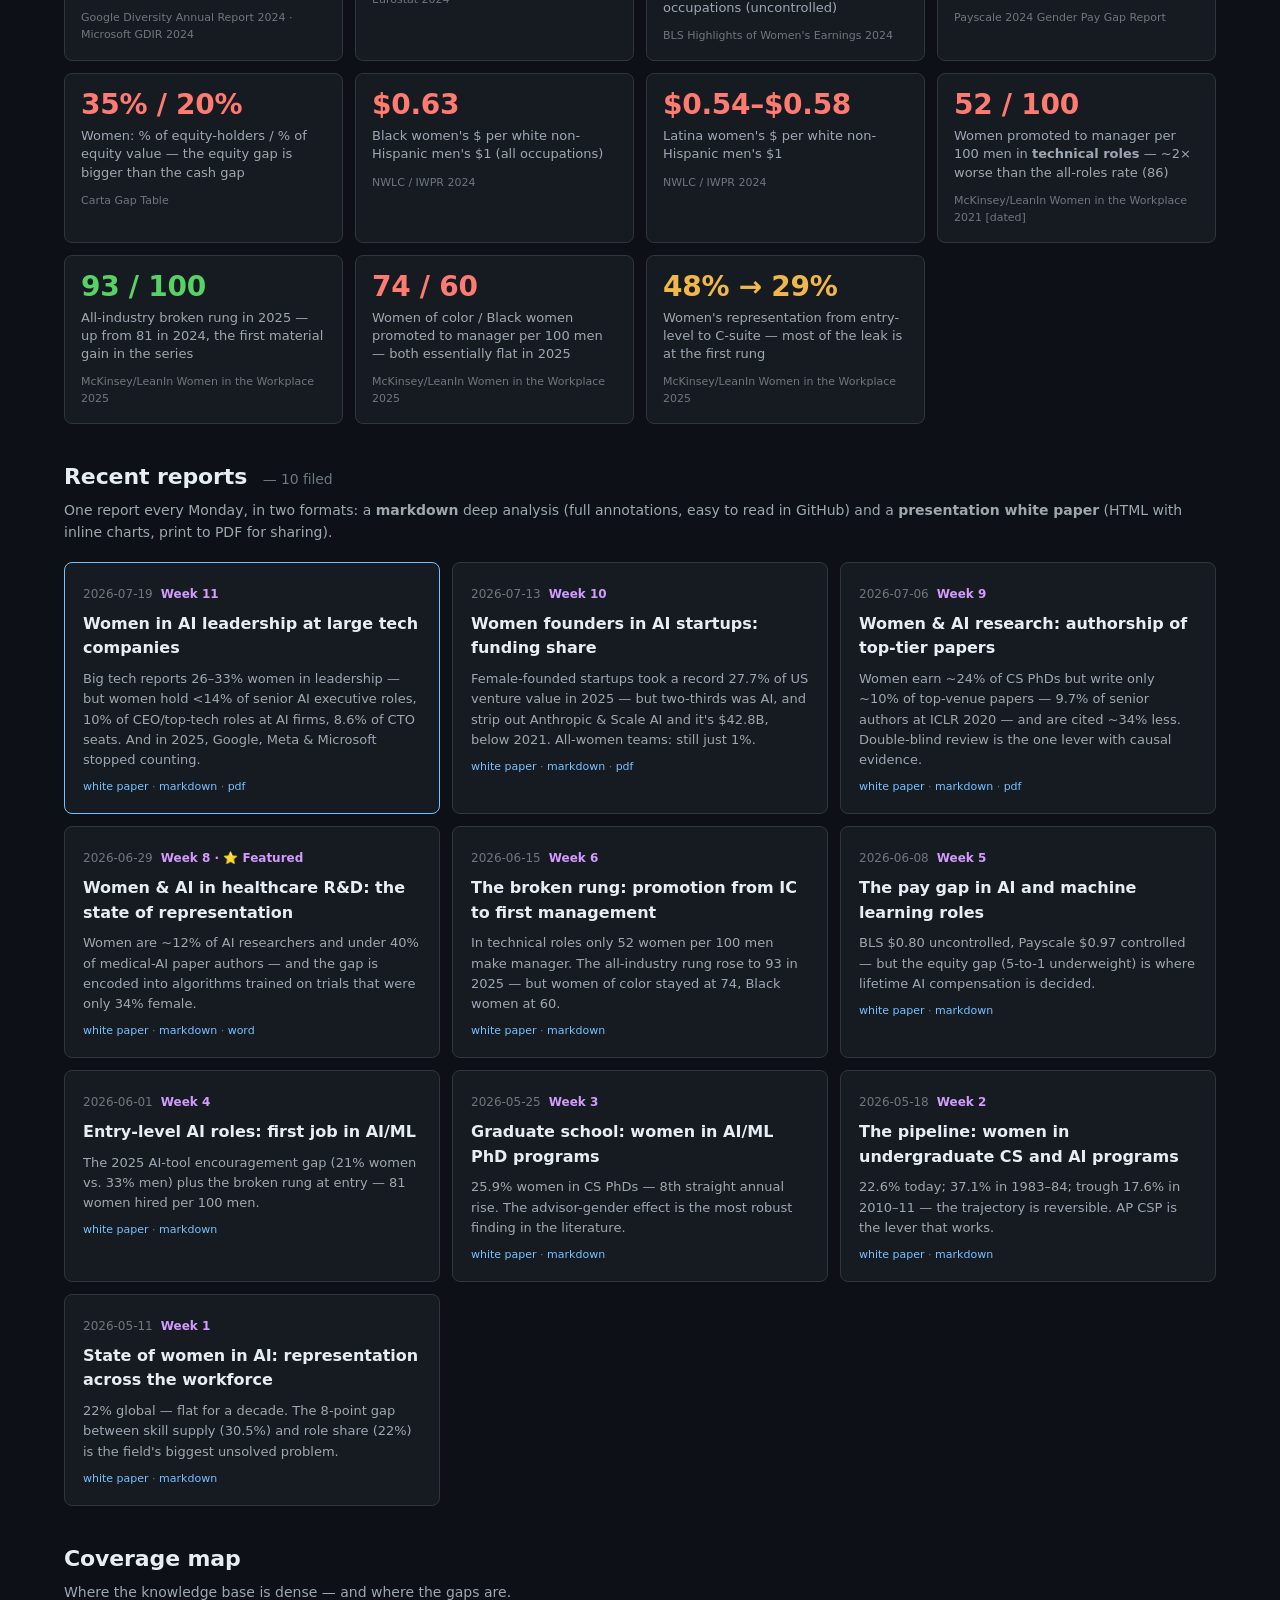
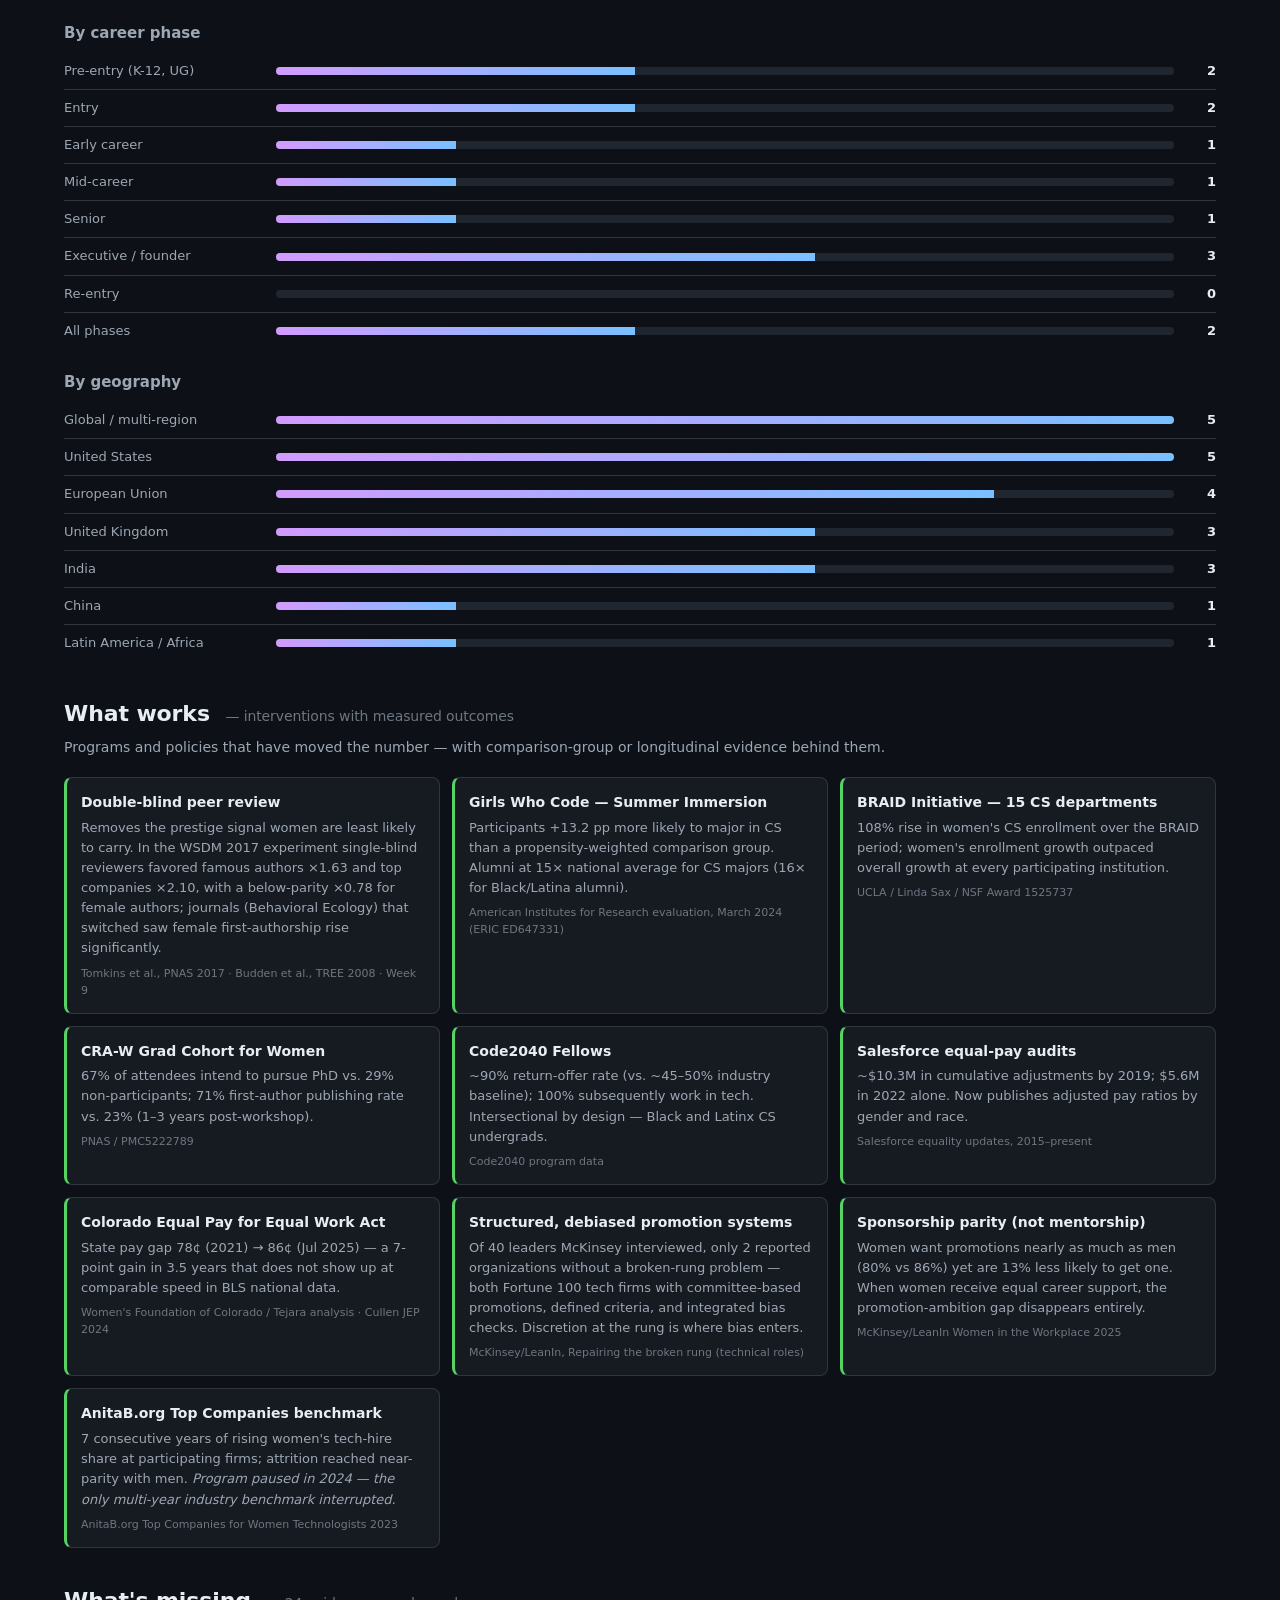
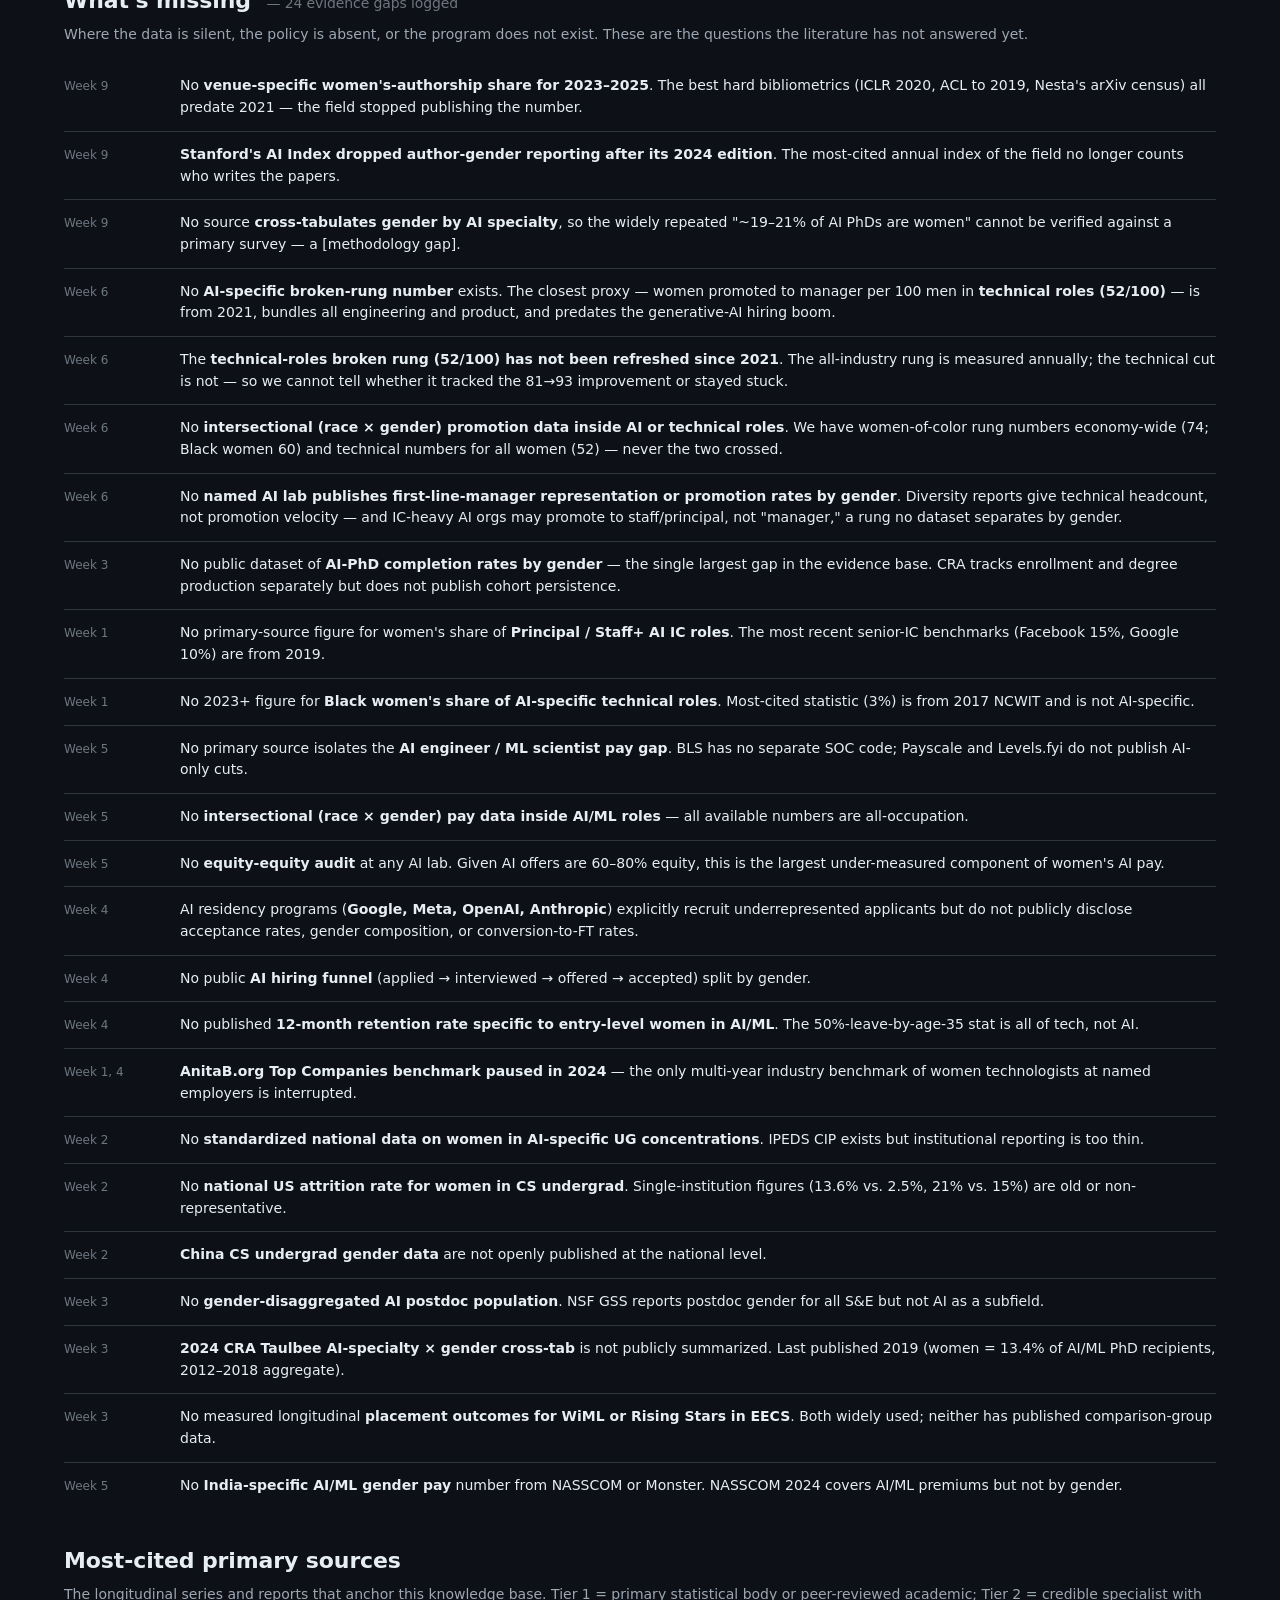
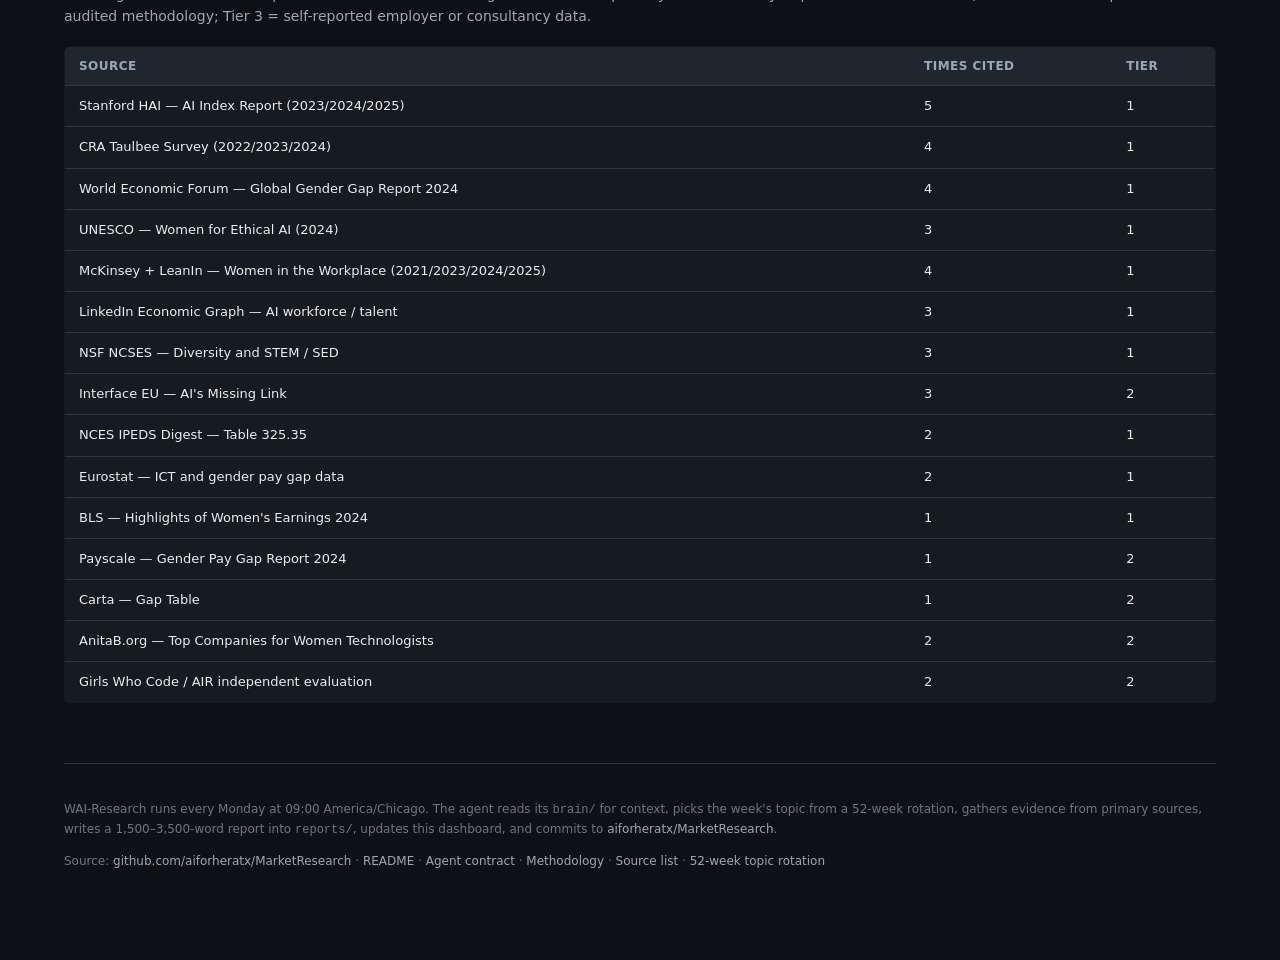
==== commit ac0a0b4e: "Week 11: women in AI leadership at large tech companies (owner-initiated Sunday run; emailed to full" ====
--- a/docs/index.html
+++ b/docs/index.html
@@ -101,11 +101,11 @@
   <h1>Women in AI — Live Dashboard</h1>
   <p class="subtitle">A growing, citation-backed knowledge base on the participation, advancement, and lived experience of women in AI. One report every Monday. Every statistic traced to a named primary source.</p>
   <div class="meta">
-    <span><b>Last updated:</b> 2026-07-13</span>
-    <span><b>Reports filed:</b> 9</span>
-    <span><b>Unique sources cited:</b> 95+</span>
-    <span><b>Tracked time series:</b> 25</span>
-    <span><b>Evidence gaps logged:</b> 33</span>
+    <span><b>Last updated:</b> 2026-07-19</span>
+    <span><b>Reports filed:</b> 10</span>
+    <span><b>Unique sources cited:</b> 110+</span>
+    <span><b>Tracked time series:</b> 29</span>
+    <span><b>Evidence gaps logged:</b> 38</span>
   </div>
   <p style="margin:16px 0 0"><a href="agent-dashboard.html" style="display:inline-block;background:linear-gradient(120deg,#0a6bff,#00b6f0);color:#fff;font-weight:600;font-size:14px;padding:10px 18px;border-radius:999px;">⚙️ Open the Agent Operations Dashboard — pipeline, scheduler &amp; test-agent review →</a></p>
 </header>
@@ -116,6 +116,36 @@
   <div class="stat-grid">
 
     <div class="stat bad">
+      <div class="value">&lt;14%</div>
+      <div class="label">Women's share of <b>senior executive roles in AI</b> — half the 26–33% "women in leadership" big tech reports about itself</div>
+      <div class="src">Interface EU (Revelio Labs, 1.6M AI professionals) · Week 11</div>
+    </div>
+
+    <div class="stat bad">
+      <div class="value">10%</div>
+      <div class="label">CEO + top-tech roles held by women at 39 leading AI orgs (4 CEOs, 4 CTOs) — vs 30% of leadership overall; women are 86% of HR execs but 22% of technical execs</div>
+      <div class="src">Russell Reynolds, AI for All 2025 · Week 11</div>
+    </div>
+
+    <div class="stat bad">
+      <div class="value">8.6%</div>
+      <div class="label">Women among CTOs — the lowest of all 17 C-suite roles tracked, in the function that owns AI</div>
+      <div class="src">WEF / LinkedIn, Closing the Gender Gap 2026 · Week 11</div>
+    </div>
+
+    <div class="stat warn">
+      <div class="value">~27%</div>
+      <div class="label">Women's share of new C-suite hires — plateaued since 2022 after 7 years of gains; and Google, Meta &amp; Microsoft stopped publishing diversity reports in 2025</div>
+      <div class="src">WEF / LinkedIn · HR Brew · Week 11</div>
+    </div>
+
+    <div class="stat bad">
+      <div class="value">43%</div>
+      <div class="label">California private AI companies with <b>zero women on the board</b>; women hold 15% of private-AI board seats (vs 33.7% S&amp;P 500)</div>
+      <div class="src">illumyn Impact / Partners Project · Altrata · Week 11</div>
+    </div>
+
+    <div class="stat bad">
       <div class="value">1%</div>
       <div class="label">US VC funding to <b>all-women</b> founding teams (6% of deals) — lowest since 2017, even as the AI-inflated headline hit a record</div>
       <div class="src">PitchBook 2024 US All In · Week 10</div>
@@ -299,11 +329,18 @@
 </section>
 
 <section>
-  <h2>Recent reports <span class="count">— 9 filed</span></h2>
+  <h2>Recent reports <span class="count">— 10 filed</span></h2>
   <p class="section-sub">One report every Monday, in two formats: a <b>markdown</b> deep analysis (full annotations, easy to read in GitHub) and a <b>presentation white paper</b> (HTML with inline charts, print to PDF for sharing).</p>
   <div class="reports">
 
     <div class="report-card" style="border-color:var(--accent-2)">
+      <div><span class="date">2026-07-19</span><span class="week">Week 11</span></div>
+      <h3><a href="../whitepapers/2026-07-19_leadership-big-tech.html">Women in AI leadership at large tech companies</a></h3>
+      <p class="one-liner">Big tech reports 26–33% women in leadership — but women hold &lt;14% of senior AI executive roles, 10% of CEO/top-tech roles at AI firms, 8.6% of CTO seats. And in 2025, Google, Meta &amp; Microsoft stopped counting.</p>
+      <p style="margin:8px 0 0;font-size:11px;color:var(--fg-dim);"><a href="../whitepapers/2026-07-19_leadership-big-tech.html">white paper</a> · <a href="../reports/2026-07-19_leadership-big-tech.md">markdown</a> · <a href="../reports/2026-07-19_leadership-big-tech.pdf">pdf</a></p>
+    </div>
+
+    <div class="report-card">
       <div><span class="date">2026-07-13</span><span class="week">Week 10</span></div>
       <h3><a href="../whitepapers/2026-07-13_startup-funding.html">Women founders in AI startups: funding share</a></h3>
       <p class="one-liner">Female-founded startups took a record 27.7% of US venture value in 2025 — but two-thirds was AI, and strip out Anthropic &amp; Scale AI and it's $42.8B, below 2021. All-women teams: still just 1%.</p>
@@ -380,7 +417,7 @@
     <div class="coverage-row"><div class="coverage-label">Early career</div><div class="coverage-bar"><div class="coverage-fill" style="width:20%"></div></div><div class="coverage-count">1</div></div>
     <div class="coverage-row"><div class="coverage-label">Mid-career</div><div class="coverage-bar"><div class="coverage-fill" style="width:20%"></div></div><div class="coverage-count">1</div></div>
     <div class="coverage-row"><div class="coverage-label">Senior</div><div class="coverage-bar"><div class="coverage-fill" style="width:20%"></div></div><div class="coverage-count">1</div></div>
-    <div class="coverage-row"><div class="coverage-label">Executive / founder</div><div class="coverage-bar"><div class="coverage-fill" style="width:20%"></div></div><div class="coverage-count">1</div></div>
+    <div class="coverage-row"><div class="coverage-label">Executive / founder</div><div class="coverage-bar"><div class="coverage-fill" style="width:60%"></div></div><div class="coverage-count">3</div></div>
     <div class="coverage-row"><div class="coverage-label">Re-entry</div><div class="coverage-bar"><div class="coverage-fill" style="width:0%"></div></div><div class="coverage-count">0</div></div>
     <div class="coverage-row"><div class="coverage-label">All phases</div><div class="coverage-bar"><div class="coverage-fill" style="width:40%"></div></div><div class="coverage-count">2</div></div>
   </div>
